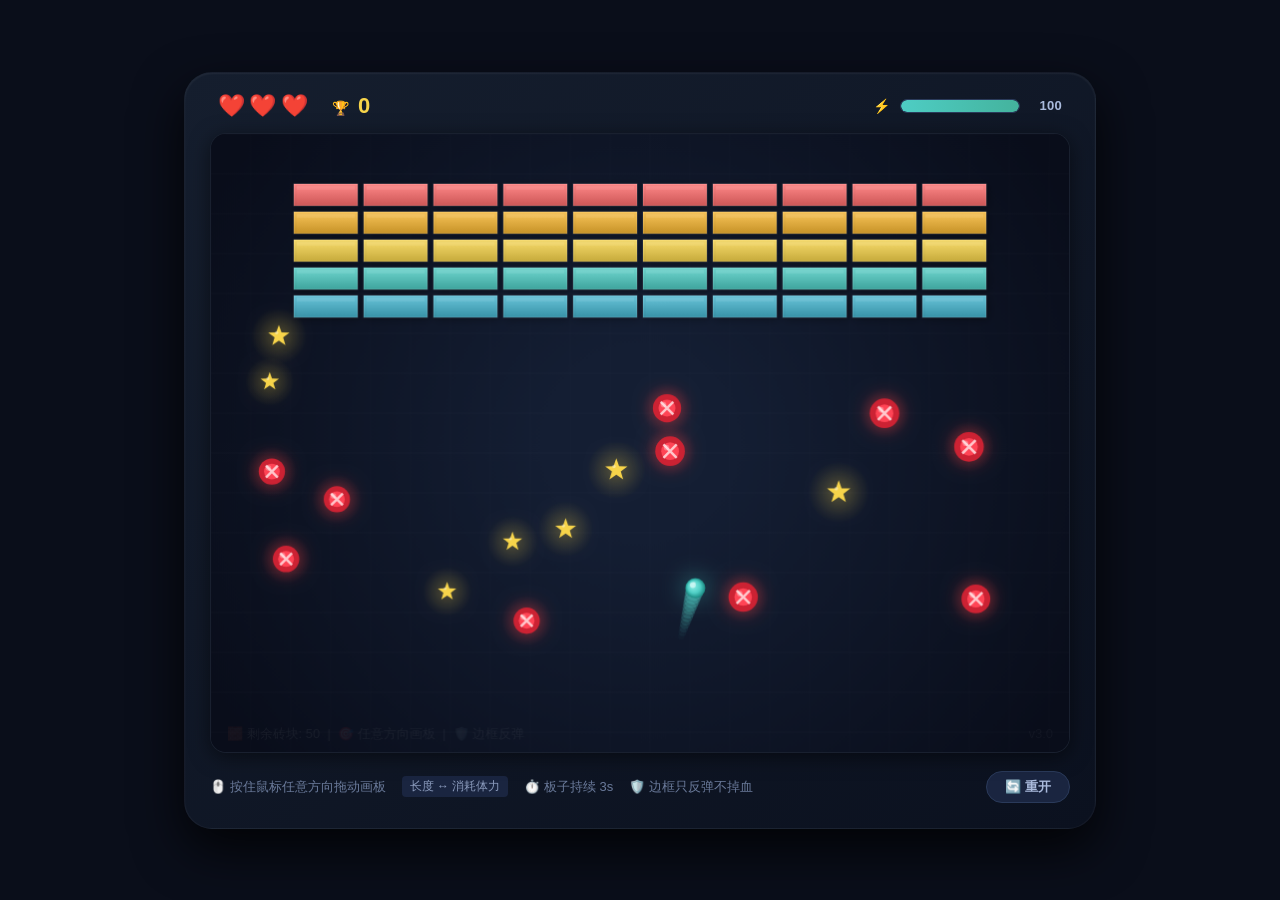
==== dazhuankuai.html @ 992353df "first commit" ====
<!DOCTYPE html>
<html lang="zh-CN">
<head>
    <meta charset="UTF-8">
    <meta name="viewport" content="width=device-width, initial-scale=1.0">
    <title>弹球大作战 · 全边框反弹</title>
    <style>
        * {
            margin: 0;
            padding: 0;
            box-sizing: border-box;
            user-select: none;
        }

        body {
            background: #0a0e1a;
            display: flex;
            justify-content: center;
            align-items: center;
            min-height: 100vh;
            font-family: 'Segoe UI', Arial, sans-serif;
        }

        .game-wrapper {
            background: linear-gradient(145deg, #151e2e, #0b111f);
            padding: 20px 25px 25px 25px;
            border-radius: 28px;
            box-shadow: 0 20px 50px rgba(0, 0, 0, 0.8), inset 0 1px 2px rgba(255, 255, 255, 0.06);
            border: 1px solid rgba(255, 255, 255, 0.04);
        }

        .header {
            display: flex;
            justify-content: space-between;
            align-items: center;
            padding: 0 8px 14px 8px;
            color: #c8d6e5;
            font-weight: 600;
            letter-spacing: 0.3px;
        }

        .header-left {
            display: flex;
            align-items: center;
            gap: 24px;
        }

        .header-right {
            display: flex;
            align-items: center;
            gap: 20px;
        }

        .lives {
            display: flex;
            gap: 4px;
            font-size: 22px;
            line-height: 1;
        }
        .lives .heart {
            transition: 0.2s;
        }
        .lives .heart.lost {
            opacity: 0.2;
            transform: scale(0.8);
        }

        .score-label {
            font-size: 14px;
            color: #8899bb;
            margin-right: 4px;
        }
        .score-value {
            font-size: 22px;
            color: #f7d44a;
            font-weight: 700;
            min-width: 50px;
            display: inline-block;
        }

        .stamina-wrap {
            display: flex;
            align-items: center;
            gap: 10px;
        }
        .stamina-label {
            font-size: 14px;
            color: #8899bb;
        }
        .stamina-bar-bg {
            width: 120px;
            height: 14px;
            background: #1a2540;
            border-radius: 20px;
            overflow: hidden;
            border: 1px solid #2a3a5a;
            position: relative;
        }
        .stamina-bar-fill {
            height: 100%;
            width: 100%;
            background: linear-gradient(90deg, #4ecdc4, #44b39d);
            border-radius: 20px;
            transition: width 0.15s ease;
            box-shadow: 0 0 12px rgba(78, 205, 196, 0.25);
        }
        .stamina-bar-fill.low {
            background: linear-gradient(90deg, #f7b731, #e8962e);
        }
        .stamina-bar-fill.critical {
            background: linear-gradient(90deg, #ff6b6b, #e74c3c);
            animation: pulse-critical 0.8s ease-in-out infinite;
        }
        @keyframes pulse-critical {
            0%,
            100% {
                opacity: 1;
            }
            50% {
                opacity: 0.5;
            }
        }
        .stamina-text {
            font-size: 13px;
            color: #aabbdd;
            min-width: 32px;
            text-align: right;
        }

        canvas {
            display: block;
            width: 860px;
            height: 620px;
            border-radius: 16px;
            background: #0d1424;
            box-shadow: inset 0 0 60px rgba(0, 0, 0, 0.6), 0 4px 20px rgba(0, 0, 0, 0.5);
            cursor: crosshair;
            border: 1px solid rgba(255, 255, 255, 0.05);
            touch-action: none;
        }

        .footer {
            display: flex;
            justify-content: space-between;
            align-items: center;
            padding-top: 14px;
            color: #5a6a8a;
            font-size: 13px;
        }

        .hint {
            display: flex;
            align-items: center;
            gap: 16px;
            color: #6a7a9a;
        }
        .hint kbd {
            background: #1a2540;
            padding: 3px 10px;
            border-radius: 6px;
            font-size: 12px;
            color: #aabbdd;
            border: 1px solid #2a3a5a;
        }
        .hint .key-icon {
            display: inline-block;
            background: #1a2540;
            padding: 2px 8px;
            border-radius: 4px;
            font-size: 12px;
            color: #8a9abb;
        }

        .btn-reset {
            background: #1a2540;
            border: none;
            color: #aabbdd;
            padding: 6px 18px;
            border-radius: 20px;
            font-size: 13px;
            font-weight: 600;
            cursor: pointer;
            transition: 0.2s;
            border: 1px solid #2a3a5a;
        }
        .btn-reset:hover {
            background: #2a3a5a;
            color: #ddeeff;
            transform: scale(1.02);
        }

        @media (max-width: 920px) {
            .game-wrapper {
                padding: 12px;
                border-radius: 18px;
            }
            canvas {
                width: 100%;
                height: auto;
                aspect-ratio: 860 / 620;
            }
            .header {
                flex-wrap: wrap;
                gap: 8px;
            }
            .stamina-bar-bg {
                width: 80px;
            }
            .hint {
                font-size: 11px;
                flex-wrap: wrap;
            }
        }

        .overlay {
            display: none;
            position: absolute;
            top: 0;
            left: 0;
            width: 100%;
            height: 100%;
            background: rgba(0, 0, 0, 0.65);
            border-radius: 16px;
            justify-content: center;
            align-items: center;
            flex-direction: column;
            gap: 12px;
            backdrop-filter: blur(4px);
            z-index: 10;
            pointer-events: none;
        }
        .overlay.show {
            display: flex;
            pointer-events: auto;
        }
        .overlay-title {
            font-size: 44px;
            font-weight: 800;
            color: #fff;
            text-shadow: 0 4px 30px rgba(0, 0, 0, 0.6);
        }
        .overlay-title.win {
            color: #f7d44a;
        }
        .overlay-title.lose {
            color: #ff6b6b;
        }
        .overlay-sub {
            color: #aabbdd;
            font-size: 18px;
            margin-top: 4px;
        }
        .overlay-btn {
            margin-top: 12px;
            background: #f7d44a;
            border: none;
            padding: 12px 40px;
            border-radius: 40px;
            font-size: 18px;
            font-weight: 700;
            color: #0a0e1a;
            cursor: pointer;
            transition: 0.2s;
            box-shadow: 0 4px 20px rgba(247, 212, 74, 0.3);
        }
        .overlay-btn:hover {
            transform: scale(1.05);
            box-shadow: 0 6px 30px rgba(247, 212, 74, 0.5);
        }

        .canvas-wrap {
            position: relative;
            display: inline-block;
        }
    </style>
</head>
<body>

    <div class="game-wrapper">
        <!-- 顶栏 -->
        <div class="header">
            <div class="header-left">
                <div class="lives" id="livesDisplay">
                    <span class="heart">❤️</span>
                    <span class="heart">❤️</span>
                    <span class="heart">❤️</span>
                </div>
                <div>
                    <span class="score-label">🏆</span>
                    <span class="score-value" id="scoreDisplay">0</span>
                </div>
            </div>
            <div class="header-right">
                <div class="stamina-wrap">
                    <span class="stamina-label">⚡</span>
                    <div class="stamina-bar-bg">
                        <div class="stamina-bar-fill" id="staminaFill" style="width:100%"></div>
                    </div>
                    <span class="stamina-text" id="staminaText">100</span>
                </div>
            </div>
        </div>

        <!-- 画布 -->
        <div class="canvas-wrap">
            <canvas id="gameCanvas" width="860" height="620"></canvas>
            <div class="overlay" id="overlay">
                <div class="overlay-title" id="overlayTitle">游戏结束</div>
                <div class="overlay-sub" id="overlaySub">得分: 0</div>
                <button class="overlay-btn" id="overlayBtn">🔄 再来一次</button>
            </div>
        </div>

        <!-- 底栏 -->
        <div class="footer">
            <div class="hint">
                <span>🖱️ 按住鼠标任意方向拖动画板</span>
                <span class="key-icon">长度 ↔ 消耗体力</span>
                <span>⏱️ 板子持续 3s</span>
                <span>🛡️ 边框只反弹不掉血</span>
            </div>
            <button class="btn-reset" id="resetBtn">🔄 重开</button>
        </div>
    </div>

    <script>
        // ============================================================
        //  游戏主程序 - 全边框反弹，不掉血
        // ============================================================

        const canvas = document.getElementById('gameCanvas');
        const ctx = canvas.getContext('2d');
        const W = 860,
            H = 620;

        // DOM 元素
        const livesEl = document.getElementById('livesDisplay');
        const scoreEl = document.getElementById('scoreDisplay');
        const staminaFill = document.getElementById('staminaFill');
        const staminaText = document.getElementById('staminaText');
        const overlay = document.getElementById('overlay');
        const overlayTitle = document.getElementById('overlayTitle');
        const overlaySub = document.getElementById('overlaySub');
        const overlayBtn = document.getElementById('overlayBtn');
        const resetBtn = document.getElementById('resetBtn');

        // ============================================================
        //  配置
        // ============================================================
        const CONFIG = {
            ballRadius: 10,
            ballSpeed: 4.2,
            maxLives: 3,
            maxStamina: 100,
            staminaRegen: 0.12,
            boardWidth: 12,
            boardDuration: 180,
            staminaCostPerPixel: 0.08,
            brickRows: 5,
            brickCols: 10,
            brickWidth: 64,
            brickHeight: 22,
            brickGap: 6,
            trapCount: 10,
            starCount: 7,
            starRadius: 11,
            trapRadius: 14,
        };

        // ============================================================
        //  游戏状态
        // ============================================================
        let game = {};

        function initGame() {
            game = {
                score: 0,
                lives: CONFIG.maxLives,
                stamina: CONFIG.maxStamina,
                maxStamina: CONFIG.maxStamina,
                state: 'playing',
                bricks: [],
                traps: [],
                stars: [],
                boards: [],
                ball: null,
                drawing: false,
                drawStartX: 0,
                drawStartY: 0,
                drawEndX: 0,
                drawEndY: 0,
                rewardEffects: [],
                speedBoost: 1,
                speedBoostTimer: 0,
                shieldActive: false,
                shieldTimer: 0,
                frame: 0,
            };

            createBricks();
            createTraps();
            createStars();
            createBall();

            overlay.classList.remove('show');
        }

        function createBricks() {
            const { brickRows, brickCols, brickWidth, brickHeight, brickGap } = CONFIG;
            const startX = (W - (brickCols * (brickWidth + brickGap) - brickGap)) / 2;
            const startY = 50;
            const colors = ['#ff6b6b', '#f7b731', '#f7d44a', '#4ecdc4', '#45b7d1', '#a29bfe'];

            for (let r = 0; r < brickRows; r++) {
                for (let c = 0; c < brickCols; c++) {
                    const x = startX + c * (brickWidth + brickGap);
                    const y = startY + r * (brickHeight + brickGap);
                    game.bricks.push({
                        x,
                        y,
                        w: brickWidth,
                        h: brickHeight,
                        state: 'intact',
                        color: colors[r % colors.length],
                        row: r,
                        col: c,
                        crackAngle: Math.random() * Math.PI * 2,
                    });
                }
            }
        }

        function createTraps() {
            const count = CONFIG.trapCount;
            const margin = 60;
            for (let i = 0; i < count; i++) {
                let x, y, overlap;
                let attempts = 0;
                do {
                    x = margin + Math.random() * (W - 2 * margin);
                    y = 260 + Math.random() * (H - 340);
                    overlap = game.traps.some(t => Math.hypot(t.x - x, t.y - y) < 40);
                    attempts++;
                } while (overlap && attempts < 50);
                game.traps.push({
                    x,
                    y,
                    r: CONFIG.trapRadius,
                    active: true,
                    pulse: Math.random() * Math.PI * 2,
                });
            }
        }

        function createStars() {
            const count = CONFIG.starCount;
            const margin = 50;
            for (let i = 0; i < count; i++) {
                let x, y, overlap;
                let attempts = 0;
                do {
                    x = margin + Math.random() * (W - 2 * margin);
                    y = 200 + Math.random() * (H - 300);
                    overlap = game.stars.some(s => Math.hypot(s.x - x, s.y - y) < 45) ||
                        game.traps.some(t => Math.hypot(t.x - x, t.y - y) < 45);
                    attempts++;
                } while (overlap && attempts < 50);
                game.stars.push({
                    x,
                    y,
                    r: CONFIG.starRadius,
                    active: true,
                    twinkle: Math.random() * Math.PI * 2,
                });
            }
        }

        function createBall() {
            const r = CONFIG.ballRadius;
            const angle = -Math.PI / 2 + (Math.random() - 0.5) * 1.0;
            const speed = CONFIG.ballSpeed;
            game.ball = {
                x: W / 2 + (Math.random() - 0.5) * 120,
                y: H - 100,
                r: r,
                vx: Math.cos(angle) * speed,
                vy: Math.sin(angle) * speed,
                speed: speed,
                trail: [],
            };
        }

        // ============================================================
        //  工具函数
        // ============================================================
        function clamp(v, min, max) { return Math.max(min, Math.min(max, v)); }

        function dist(x1, y1, x2, y2) {
            return Math.hypot(x2 - x1, y2 - y1);
        }

        function rectCircleCollision(rx, ry, rw, rh, cx, cy, cr) {
            const nearX = clamp(cx, rx, rx + rw);
            const nearY = clamp(cy, ry, ry + rh);
            const dx = cx - nearX;
            const dy = cy - nearY;
            return (dx * dx + dy * dy) < (cr * cr);
        }

        function pointToSegmentDist(px, py, ax, ay, bx, by) {
            const dx = bx - ax,
                dy = by - ay;
            const lenSq = dx * dx + dy * dy;
            if (lenSq === 0) {
                return { dist: dist(px, py, ax, ay), nearX: ax, nearY: ay };
            }
            let t = ((px - ax) * dx + (py - ay) * dy) / lenSq;
            t = clamp(t, 0, 1);
            const nearX = ax + t * dx;
            const nearY = ay + t * dy;
            return { dist: dist(px, py, nearX, nearY), nearX, nearY, t };
        }

        // ============================================================
        //  板子绘制交互 (任意方向)
        // ============================================================
        function getMousePos(e) {
            const rect = canvas.getBoundingClientRect();
            const scaleX = canvas.width / rect.width;
            const scaleY = canvas.height / rect.height;
            let clientX, clientY;
            if (e.touches) {
                clientX = e.touches[0].clientX;
                clientY = e.touches[0].clientY;
                e.preventDefault();
            } else {
                clientX = e.clientX;
                clientY = e.clientY;
            }
            return {
                x: (clientX - rect.left) * scaleX,
                y: (clientY - rect.top) * scaleY,
            };
        }

        function startDraw(e) {
            if (game.state !== 'playing') return;
            const pos = getMousePos(e);
            if (game.stamina < 0.8) return;
            game.drawing = true;
            game.drawStartX = clamp(pos.x, 0, W);
            game.drawStartY = clamp(pos.y, 0, H);
            game.drawEndX = game.drawStartX;
            game.drawEndY = game.drawStartY;
        }

        function moveDraw(e) {
            if (!game.drawing || game.state !== 'playing') return;
            const pos = getMousePos(e);
            game.drawEndX = clamp(pos.x, 0, W);
            game.drawEndY = clamp(pos.y, 0, H);
        }

        function endDraw(e) {
            if (!game.drawing || game.state !== 'playing') {
                game.drawing = false;
                return;
            }
            game.drawing = false;

            const x1 = game.drawStartX,
                y1 = game.drawStartY;
            const x2 = game.drawEndX,
                y2 = game.drawEndY;
            const len = dist(x1, y1, x2, y2);
            if (len < 10) return;

            const cost = len * CONFIG.staminaCostPerPixel;
            if (game.stamina < cost) return;
            game.stamina -= cost;

            game.boards.push({
                x1, y1,
                x2, y2,
                w: CONFIG.boardWidth,
                timer: CONFIG.boardDuration,
                life: 1,
            });

            updateStaminaUI();
        }

        canvas.addEventListener('mousedown', startDraw);
        canvas.addEventListener('mousemove', moveDraw);
        canvas.addEventListener('mouseup', endDraw);
        canvas.addEventListener('mouseleave', (e) => {
            if (game.drawing) endDraw(e);
        });
        canvas.addEventListener('touchstart', startDraw, { passive: false });
        canvas.addEventListener('touchmove', moveDraw, { passive: false });
        canvas.addEventListener('touchend', endDraw, { passive: false });

        // ============================================================
        //  更新逻辑
        // ============================================================
        function update() {
            if (game.state !== 'playing') return;
            game.frame++;

            if (game.stamina < game.maxStamina) {
                game.stamina = Math.min(game.maxStamina, game.stamina + CONFIG.staminaRegen);
                updateStaminaUI();
            }

            if (game.speedBoostTimer > 0) {
                game.speedBoostTimer--;
                if (game.speedBoostTimer === 0) game.speedBoost = 1;
            }
            if (game.shieldTimer > 0) {
                game.shieldTimer--;
                if (game.shieldTimer === 0) game.shieldActive = false;
            }

            updateBall();
            updateBoards();
            updateRewardEffects();

            const intactBricks = game.bricks.filter(b => b.state !== 'destroyed');
            if (intactBricks.length === 0 && game.state === 'playing') {
                game.state = 'win';
                showOverlay('🎉 恭喜通关！', '所有砖块已消除！', true);
            }
        }

        // ---- 小球更新 (全边框反弹，不掉血) ----
        function updateBall() {
            const ball = game.ball;
            const r = ball.r;
            const speed = ball.speed * game.speedBoost;

            const currentSpeed = Math.hypot(ball.vx, ball.vy);
            if (currentSpeed > 0.01) {
                const ratio = speed / currentSpeed;
                ball.vx *= ratio;
                ball.vy *= ratio;
            } else {
                ball.vx = speed * (Math.random() - 0.5);
                ball.vy = -speed * 0.8;
            }

            ball.x += ball.vx;
            ball.y += ball.vy;

            ball.trail.push({ x: ball.x, y: ball.y });
            if (ball.trail.length > 14) ball.trail.shift();

            // ---- 四周边框反弹 (不掉血) ----
            if (ball.x - r < 0) { ball.x = r;
                ball.vx = Math.abs(ball.vx); }
            if (ball.x + r > W) { ball.x = W - r;
                ball.vx = -Math.abs(ball.vx); }
            if (ball.y - r < 0) { ball.y = r;
                ball.vy = Math.abs(ball.vy); }
            if (ball.y + r > H) { ball.y = H - r;
                ball.vy = -Math.abs(ball.vy); }

            // ---- 砖块碰撞 ----
            for (const brick of game.bricks) {
                if (brick.state === 'destroyed') continue;
                if (!rectCircleCollision(brick.x, brick.y, brick.w, brick.h, ball.x, ball.y, r)) continue;
                const cx = brick.x + brick.w / 2;
                const cy = brick.y + brick.h / 2;
                const dx = ball.x - cx;
                const dy = ball.y - cy;
                const overlapX = brick.w / 2 + r - Math.abs(dx);
                const overlapY = brick.h / 2 + r - Math.abs(dy);
                if (overlapX < overlapY) {
                    ball.vx = -ball.vx;
                    ball.x += (dx > 0 ? 1 : -1) * overlapX;
                } else {
                    ball.vy = -ball.vy;
                    ball.y += (dy > 0 ? 1 : -1) * overlapY;
                }
                if (brick.state === 'intact') {
                    brick.state = 'cracked';
                    game.score += 5;
                } else if (brick.state === 'cracked') {
                    brick.state = 'destroyed';
                    game.score += 15;
                    spawnParticles(brick.x + brick.w / 2, brick.y + brick.h / 2, brick.color, 12);
                }
                updateScoreUI();
                break;
            }

            // ---- 陷阱碰撞 ----
            for (const trap of game.traps) {
                if (!trap.active) continue;
                if (dist(ball.x, ball.y, trap.x, trap.y) < r + trap.r) {
                    trap.active = false;
                    spawnParticles(trap.x, trap.y, '#ff6b6b', 18);
                    if (game.shieldActive) {
                        game.shieldActive = false;
                        game.shieldTimer = 0;
                        showFloatingText(trap.x, trap.y - 20, '🛡️ 护盾抵挡!', '#4ecdc4');
                    } else {
                        loseLife();
                    }
                    break;
                }
            }

            // ---- 星星碰撞 ----
            for (const star of game.stars) {
                if (!star.active) continue;
                if (dist(ball.x, ball.y, star.x, star.y) < r + star.r) {
                    star.active = false;
                    spawnParticles(star.x, star.y, '#f7d44a', 20);
                    applyRandomReward(star.x, star.y);
                    break;
                }
            }

            // ---- 板子碰撞 (任意方向) ----
            for (const board of game.boards) {
                if (board.timer <= 0) continue;
                const { x1, y1, x2, y2, w } = board;
                const half = w / 2;
                const { dist: d, nearX, nearY } = pointToSegmentDist(ball.x, ball.y, x1, y1, x2, y2);
                if (d < r + half) {
                    const nx = ball.x - nearX;
                    const ny = ball.y - nearY;
                    const len = Math.hypot(nx, ny);
                    if (len < 0.001) continue;
                    const normX = nx / len;
                    const normY = ny / len;
                    const vn = ball.vx * normX + ball.vy * normY;
                    if (vn < 0) {
                        ball.vx -= 2 * vn * normX;
                        ball.vy -= 2 * vn * normY;
                        const overlap = (r + half) - d;
                        ball.x += normX * overlap;
                        ball.y += normY * overlap;
                        ball.vx += (Math.random() - 0.5) * 0.4;
                        ball.vy += (Math.random() - 0.5) * 0.4;
                        spawnParticles((x1 + x2) / 2, (y1 + y2) / 2, '#4ecdc4', 6);
                        board.timer = Math.min(board.timer + 20, CONFIG.boardDuration + 30);
                    }
                    break;
                }
            }

            // 限制速度
            const sp = Math.hypot(ball.vx, ball.vy);
            if (sp > 0) {
                const target = ball.speed * game.speedBoost;
                ball.vx = (ball.vx / sp) * target;
                ball.vy = (ball.vy / sp) * target;
            }
        }

        function updateBoards() {
            for (let i = game.boards.length - 1; i >= 0; i--) {
                const b = game.boards[i];
                b.timer--;
                if (b.timer <= 0) {
                    game.boards.splice(i, 1);
                }
            }
        }

        function updateRewardEffects() {
            for (let i = game.rewardEffects.length - 1; i >= 0; i--) {
                const ef = game.rewardEffects[i];
                ef.life--;
                if (ef.isParticle) {
                    ef.x += ef.vx || 0;
                    ef.y += ef.vy || 0;
                    ef.vy = (ef.vy || 0) + 0.05;
                    ef.alpha *= 0.97;
                } else {
                    ef.y -= 0.6;
                    ef.alpha *= 0.98;
                }
                if (ef.life <= 0 || ef.alpha < 0.02) {
                    game.rewardEffects.splice(i, 1);
                }
            }
        }

        function loseLife() {
            game.lives--;
            updateLivesUI();
            spawnParticles(game.ball.x, game.ball.y, '#ff6b6b', 25);
            if (game.lives <= 0) {
                game.state = 'gameover';
                showOverlay('💀 游戏结束', `得分: ${game.score}`, false);
                return;
            }
            // 重置小球位置（不会因为出界而触发掉血）
            const angle = -Math.PI / 2 + (Math.random() - 0.5) * 0.8;
            const speed = CONFIG.ballSpeed;
            game.ball.x = W / 2 + (Math.random() - 0.5) * 100;
            game.ball.y = H - 100;
            game.ball.vx = Math.cos(angle) * speed;
            game.ball.vy = Math.sin(angle) * speed;
            game.ball.trail = [];
            game.speedBoost = 1;
            game.speedBoostTimer = 0;
            game.shieldActive = false;
            game.shieldTimer = 0;
        }

        function applyRandomReward(x, y) {
            const rewards = [
                { emoji: '❤️', label: '+1 生命', action: () => { game.lives = Math.min(CONFIG.maxLives, game.lives + 1);
                        updateLivesUI(); } },
                { emoji: '⭐', label: '+20 分', action: () => { game.score += 20;
                        updateScoreUI(); } },
                { emoji: '⚡', label: '+30 体力', action: () => { game.stamina = Math.min(game.maxStamina, game.stamina + 30);
                        updateStaminaUI(); } },
                { emoji: '🚀', label: '速度提升 5s', action: () => { game.speedBoost = 1.6;
                        game.speedBoostTimer = 300; } },
                { emoji: '🛡️', label: '护盾 5s', action: () => { game.shieldActive = true;
                        game.shieldTimer = 300; } },
            ];
            const reward = rewards[Math.floor(Math.random() * rewards.length)];
            reward.action();
            showFloatingText(x, y - 10, `${reward.emoji} ${reward.label}`, '#f7d44a');
            spawnParticles(x, y, '#f7d44a', 15);
        }

        function showFloatingText(x, y, text, color) {
            game.rewardEffects.push({
                x,
                y,
                text,
                color,
                life: 80,
                alpha: 1,
                isParticle: false,
            });
        }

        function spawnParticles(x, y, color, count) {
            for (let i = 0; i < count; i++) {
                const angle = Math.random() * Math.PI * 2;
                const speed = 1 + Math.random() * 3;
                game.rewardEffects.push({
                    x,
                    y,
                    vx: Math.cos(angle) * speed,
                    vy: Math.sin(angle) * speed - 1,
                    life: 30 + Math.random() * 30,
                    alpha: 1,
                    size: 2 + Math.random() * 4,
                    color: color,
                    isParticle: true,
                });
            }
        }

        // ============================================================
        //  UI 更新
        // ============================================================
        function updateLivesUI() {
            const hearts = livesEl.querySelectorAll('.heart');
            hearts.forEach((el, i) => {
                el.classList.toggle('lost', i >= game.lives);
            });
        }

        function updateScoreUI() {
            scoreEl.textContent = game.score;
        }

        function updateStaminaUI() {
            const pct = Math.max(0, (game.stamina / game.maxStamina) * 100);
            staminaFill.style.width = pct + '%';
            staminaText.textContent = Math.floor(game.stamina);
            staminaFill.classList.remove('low', 'critical');
            if (pct < 25) staminaFill.classList.add('critical');
            else if (pct < 50) staminaFill.classList.add('low');
        }

        function showOverlay(title, sub, isWin) {
            overlayTitle.textContent = title;
            overlayTitle.className = 'overlay-title ' + (isWin ? 'win' : 'lose');
            overlaySub.textContent = sub;
            overlay.classList.add('show');
        }

        // ============================================================
        //  渲染
        // ============================================================
        function render() {
            ctx.clearRect(0, 0, W, H);

            // 背景
            const grad = ctx.createRadialGradient(W / 2, H / 2, 100, W / 2, H / 2, 500);
            grad.addColorStop(0, '#141e33');
            grad.addColorStop(1, '#090d1a');
            ctx.fillStyle = grad;
            ctx.fillRect(0, 0, W, H);

            ctx.strokeStyle = 'rgba(255,255,255,0.02)';
            ctx.lineWidth = 1;
            for (let i = 0; i < W; i += 40) {
                ctx.beginPath();
                ctx.moveTo(i, 0);
                ctx.lineTo(i, H);
                ctx.stroke();
            }
            for (let i = 0; i < H; i += 40) {
                ctx.beginPath();
                ctx.moveTo(0, i);
                ctx.lineTo(W, i);
                ctx.stroke();
            }

            // ---- 砖块 ----
            for (const brick of game.bricks) {
                if (brick.state === 'destroyed') continue;
                const { x, y, w, h, state, color } = brick;
                ctx.shadowColor = 'rgba(0,0,0,0.3)';
                ctx.shadowBlur = 8;
                ctx.shadowOffsetX = 2;
                ctx.shadowOffsetY = 2;
                ctx.globalAlpha = state === 'cracked' ? 0.7 : 1;
                const grad2 = ctx.createLinearGradient(x, y, x, y + h);
                if (state === 'cracked') {
                    grad2.addColorStop(0, color);
                    grad2.addColorStop(1, darkenColor(color, 0.3));
                } else {
                    grad2.addColorStop(0, lightenColor(color, 0.2));
                    grad2.addColorStop(1, darkenColor(color, 0.2));
                }
                ctx.fillStyle = grad2;
                ctx.fillRect(x, y, w, h);
                ctx.shadowBlur = 0;
                ctx.strokeStyle = 'rgba(255,255,255,0.15)';
                ctx.lineWidth = 1;
                ctx.strokeRect(x, y, w, h);
                if (state === 'cracked') {
                    ctx.strokeStyle = 'rgba(0,0,0,0.5)';
                    ctx.lineWidth = 2;
                    const cx = x + w / 2,
                        cy = y + h / 2;
                    const angle = brick.crackAngle || 0;
                    for (let i = 0; i < 3; i++) {
                        const a = angle + i * 0.8;
                        const len = Math.min(w, h) * 0.35;
                        ctx.beginPath();
                        ctx.moveTo(cx, cy);
                        ctx.lineTo(cx + Math.cos(a) * len, cy + Math.sin(a) * len);
                        ctx.stroke();
                    }
                    ctx.strokeStyle = 'rgba(255,255,255,0.2)';
                    ctx.lineWidth = 1;
                    for (let i = 0; i < 2; i++) {
                        const a = angle + 1.2 + i * 0.6;
                        const len = Math.min(w, h) * 0.25;
                        ctx.beginPath();
                        ctx.moveTo(cx + Math.cos(a + 0.3) * len * 0.5, cy + Math.sin(a + 0.3) * len * 0.5);
                        ctx.lineTo(cx + Math.cos(a) * len, cy + Math.sin(a) * len);
                        ctx.stroke();
                    }
                }
                ctx.globalAlpha = 1;
                ctx.shadowBlur = 0;
                ctx.shadowOffsetX = 0;
                ctx.shadowOffsetY = 0;
                if (state === 'intact') {
                    ctx.fillStyle = 'rgba(255,255,255,0.08)';
                    ctx.fillRect(x + 3, y + 2, w - 6, 4);
                }
            }

            // ---- 陷阱 ----
            for (const trap of game.traps) {
                if (!trap.active) continue;
                const { x, y, r } = trap;
                trap.pulse += 0.04;
                const glow = ctx.createRadialGradient(x, y, r * 0.5, x, y, r * 1.8);
                glow.addColorStop(0, 'rgba(255,80,80,0.15)');
                glow.addColorStop(1, 'rgba(255,80,80,0)');
                ctx.fillStyle = glow;
                ctx.beginPath();
                ctx.arc(x, y, r * 1.8, 0, Math.PI * 2);
                ctx.fill();
                const pulseSize = 1 + 0.06 * Math.sin(trap.pulse);
                ctx.shadowColor = 'rgba(255,60,60,0.5)';
                ctx.shadowBlur = 20;
                ctx.fillStyle = '#cc2233';
                ctx.beginPath();
                ctx.arc(x, y, r * pulseSize, 0, Math.PI * 2);
                ctx.fill();
                ctx.shadowBlur = 0;
                ctx.fillStyle = '#ff4455';
                ctx.beginPath();
                ctx.arc(x, y, r * 0.6 * pulseSize, 0, Math.PI * 2);
                ctx.fill();
                ctx.strokeStyle = 'rgba(255,255,255,0.7)';
                ctx.lineWidth = 2.5;
                const s = r * 0.45 * pulseSize;
                ctx.beginPath();
                ctx.moveTo(x - s, y - s);
                ctx.lineTo(x + s, y + s);
                ctx.moveTo(x + s, y - s);
                ctx.lineTo(x - s, y + s);
                ctx.stroke();
                ctx.fillStyle = 'rgba(255,255,255,0.3)';
                ctx.beginPath();
                ctx.arc(x - r * 0.25, y - r * 0.25, r * 0.2, 0, Math.PI * 2);
                ctx.fill();
            }

            // ---- 星星 ----
            for (const star of game.stars) {
                if (!star.active) continue;
                const { x, y, r } = star;
                star.twinkle += 0.05;
                const scale = 1 + 0.12 * Math.sin(star.twinkle);
                const s = r * scale;
                const glow2 = ctx.createRadialGradient(x, y, 0, x, y, s * 2.5);
                glow2.addColorStop(0, 'rgba(247,212,74,0.2)');
                glow2.addColorStop(1, 'rgba(247,212,74,0)');
                ctx.fillStyle = glow2;
                ctx.beginPath();
                ctx.arc(x, y, s * 2.5, 0, Math.PI * 2);
                ctx.fill();
                ctx.shadowColor = 'rgba(247,212,74,0.6)';
                ctx.shadowBlur = 25;
                ctx.fillStyle = '#f7d44a';
                ctx.beginPath();
                const spikes = 5;
                const outer = s;
                const inner = s * 0.4;
                for (let i = 0; i < spikes * 2; i++) {
                    const radius = i % 2 === 0 ? outer : inner;
                    const angle = (i / (spikes * 2)) * Math.PI * 2 - Math.PI / 2;
                    const px = x + Math.cos(angle) * radius;
                    const py = y + Math.sin(angle) * radius;
                    i === 0 ? ctx.moveTo(px, py) : ctx.lineTo(px, py);
                }
                ctx.closePath();
                ctx.fill();
                ctx.shadowBlur = 0;
                ctx.fillStyle = 'rgba(255,255,255,0.4)';
                ctx.beginPath();
                ctx.arc(x - s * 0.2, y - s * 0.3, s * 0.15, 0, Math.PI * 2);
                ctx.fill();
            }

            // ---- 板子 (任意方向) ----
            for (const board of game.boards) {
                const alpha = Math.min(1, board.timer / 30);
                const { x1, y1, x2, y2, w } = board;
                const half = w / 2;
                const dx = x2 - x1,
                    dy = y2 - y1;
                const len = Math.hypot(dx, dy);
                if (len < 0.001) continue;
                const ux = dx / len,
                    uy = dy / len;
                const nx = -uy,
                    ny = ux;

                const corners = [
                    { x: x1 + nx * half, y: y1 + ny * half },
                    { x: x1 - nx * half, y: y1 - ny * half },
                    { x: x2 - nx * half, y: y2 - ny * half },
                    { x: x2 + nx * half, y: y2 + ny * half },
                ];

                ctx.globalAlpha = alpha;
                ctx.shadowColor = 'rgba(78,205,196,0.5)';
                ctx.shadowBlur = 18;
                const grad3 = ctx.createLinearGradient(
                    (x1 + x2) / 2 - nx * half, (y1 + y2) / 2 - ny * half,
                    (x1 + x2) / 2 + nx * half, (y1 + y2) / 2 + ny * half
                );
                grad3.addColorStop(0, '#6ee7de');
                grad3.addColorStop(0.5, '#4ecdc4');
                grad3.addColorStop(1, '#2ea89e');
                ctx.fillStyle = grad3;
                ctx.beginPath();
                ctx.moveTo(corners[0].x, corners[0].y);
                for (let i = 1; i < 4; i++) ctx.lineTo(corners[i].x, corners[i].y);
                ctx.closePath();
                ctx.fill();

                ctx.shadowBlur = 0;
                ctx.fillStyle = 'rgba(255,255,255,0.25)';
                const midX = (x1 + x2) / 2,
                    midY = (y1 + y2) / 2;
                const hLen = len * 0.5;
                const offset = half * 0.3;
                ctx.beginPath();
                ctx.moveTo(midX - ux * hLen + nx * offset, midY - uy * hLen + ny * offset);
                ctx.lineTo(midX + ux * hLen + nx * offset, midY + uy * hLen + ny * offset);
                ctx.lineWidth = 3;
                ctx.strokeStyle = 'rgba(255,255,255,0.2)';
                ctx.stroke();

                ctx.strokeStyle = 'rgba(255,255,255,0.15)';
                ctx.lineWidth = 1;
                ctx.beginPath();
                ctx.moveTo(corners[0].x, corners[0].y);
                for (let i = 1; i < 4; i++) ctx.lineTo(corners[i].x, corners[i].y);
                ctx.closePath();
                ctx.stroke();

                ctx.globalAlpha = 1;
                ctx.shadowBlur = 0;

                const pct = board.timer / CONFIG.boardDuration;
                const barLen = len * 0.8;
                const startX = midX - ux * barLen * 0.5 + nx * (half + 4);
                const startY = midY - uy * barLen * 0.5 + ny * (half + 4);
                ctx.fillStyle = 'rgba(255,255,255,0.1)';
                ctx.beginPath();
                ctx.moveTo(startX, startY);
                ctx.lineTo(startX + ux * barLen, startY + uy * barLen);
                ctx.lineWidth = 3;
                ctx.stroke();
                ctx.strokeStyle = `rgba(78,205,196,${0.5 + 0.5 * pct})`;
                ctx.beginPath();
                ctx.moveTo(startX, startY);
                ctx.lineTo(startX + ux * barLen * pct, startY + uy * barLen * pct);
                ctx.stroke();
            }

            // ---- 小球 ----
            const ball = game.ball;
            for (let i = 0; i < ball.trail.length; i++) {
                const t = ball.trail[i];
                const alpha2 = (i / ball.trail.length) * 0.35;
                const radius = ball.r * (0.3 + 0.7 * (i / ball.trail.length));
                ctx.globalAlpha = alpha2;
                ctx.fillStyle = '#4ecdc4';
                ctx.beginPath();
                ctx.arc(t.x, t.y, radius, 0, Math.PI * 2);
                ctx.fill();
            }
            ctx.globalAlpha = 1;

            const grad4 = ctx.createRadialGradient(
                ball.x - ball.r * 0.3, ball.y - ball.r * 0.3, ball.r * 0.1,
                ball.x, ball.y, ball.r
            );
            grad4.addColorStop(0, '#8cf0e8');
            grad4.addColorStop(0.6, '#4ecdc4');
            grad4.addColorStop(1, '#1a8a82');
            ctx.shadowColor = 'rgba(78,205,196,0.6)';
            ctx.shadowBlur = 25;
            ctx.fillStyle = grad4;
            ctx.beginPath();
            ctx.arc(ball.x, ball.y, ball.r, 0, Math.PI * 2);
            ctx.fill();

            ctx.shadowBlur = 0;
            ctx.fillStyle = 'rgba(255,255,255,0.5)';
            ctx.beginPath();
            ctx.arc(ball.x - ball.r * 0.25, ball.y - ball.r * 0.3, ball.r * 0.3, 0, Math.PI * 2);
            ctx.fill();
            ctx.fillStyle = 'rgba(255,255,255,0.2)';
            ctx.beginPath();
            ctx.arc(ball.x - ball.r * 0.1, ball.y - ball.r * 0.5, ball.r * 0.15, 0, Math.PI * 2);
            ctx.fill();

            if (game.shieldActive) {
                ctx.strokeStyle = `rgba(78,205,196,${0.4 + 0.3 * Math.sin(game.frame * 0.1)})`;
                ctx.lineWidth = 3;
                ctx.shadowColor = 'rgba(78,205,196,0.5)';
                ctx.shadowBlur = 30;
                ctx.beginPath();
                ctx.arc(ball.x, ball.y, ball.r + 10, 0, Math.PI * 2);
                ctx.stroke();
                ctx.shadowBlur = 0;
            }

            if (game.speedBoost > 1 && game.speedBoostTimer > 0) {
                ctx.fillStyle = 'rgba(247,212,74,0.15)';
                ctx.beginPath();
                ctx.arc(ball.x, ball.y, ball.r + 16, 0, Math.PI * 2);
                ctx.fill();
                ctx.fillStyle = '#f7d44a';
                ctx.font = '12px sans-serif';
                ctx.textAlign = 'center';
                ctx.fillText('⚡', ball.x, ball.y - ball.r - 18);
            }

            // ---- 奖励特效 ----
            for (const ef of game.rewardEffects) {
                ctx.globalAlpha = ef.alpha || 1;
                if (ef.isParticle) {
                    ctx.fillStyle = ef.color || '#f7d44a';
                    ctx.shadowColor = 'rgba(255,255,255,0.1)';
                    ctx.shadowBlur = 8;
                    const size = ef.size || 3;
                    ctx.beginPath();
                    ctx.arc(ef.x, ef.y, size * (ef.alpha || 1), 0, Math.PI * 2);
                    ctx.fill();
                    ctx.shadowBlur = 0;
                } else {
                    ctx.shadowColor = 'rgba(0,0,0,0.6)';
                    ctx.shadowBlur = 12;
                    ctx.font = 'bold 20px sans-serif';
                    ctx.textAlign = 'center';
                    ctx.fillStyle = ef.color || '#f7d44a';
                    ctx.fillText(ef.text, ef.x, ef.y);
                    ctx.shadowBlur = 0;
                }
                ctx.globalAlpha = 1;
            }

            // ---- 绘制中的板子预览 ----
            if (game.drawing) {
                const x1 = game.drawStartX,
                    y1 = game.drawStartY;
                const x2 = game.drawEndX,
                    y2 = game.drawEndY;
                const len = dist(x1, y1, x2, y2);
                const cost = len * CONFIG.staminaCostPerPixel;
                const canAfford = game.stamina >= cost && len > 10;

                ctx.globalAlpha = 0.5;
                ctx.shadowColor = 'rgba(78,205,196,0.3)';
                ctx.shadowBlur = 15;

                const previewColor = canAfford ? 'rgba(78,205,196,0.5)' : 'rgba(255,80,80,0.5)';
                const half = CONFIG.boardWidth / 2;
                const dx = x2 - x1,
                    dy = y2 - y1;
                const len2 = Math.hypot(dx, dy);
                if (len2 > 1) {
                    const ux = dx / len2,
                        uy = dy / len2;
                    const nx = -uy,
                        ny = ux;
                    const corners = [
                        { x: x1 + nx * half, y: y1 + ny * half },
                        { x: x1 - nx * half, y: y1 - ny * half },
                        { x: x2 - nx * half, y: y2 - ny * half },
                        { x: x2 + nx * half, y: y2 + ny * half },
                    ];
                    ctx.fillStyle = previewColor;
                    ctx.beginPath();
                    ctx.moveTo(corners[0].x, corners[0].y);
                    for (let i = 1; i < 4; i++) ctx.lineTo(corners[i].x, corners[i].y);
                    ctx.closePath();
                    ctx.fill();

                    if (len > 10) {
                        ctx.shadowBlur = 0;
                        ctx.globalAlpha = 0.7;
                        ctx.fillStyle = canAfford ? '#4ecdc4' : '#ff6b6b';
                        ctx.font = '12px sans-serif';
                        ctx.textAlign = 'center';
                        const label = canAfford ? `⚡ ${Math.floor(cost)}` : '❌ 体力不足';
                        const midX = (x1 + x2) / 2,
                            midY = (y1 + y2) / 2;
                        ctx.fillText(label, midX, midY - half - 8);
                    }
                }
                ctx.globalAlpha = 1;
                ctx.shadowBlur = 0;
            }

            // ---- 底部提示 ----
            if (game.state === 'playing') {
                const intact = game.bricks.filter(b => b.state !== 'destroyed').length;
                ctx.fillStyle = 'rgba(255,255,255,0.06)';
                ctx.font = '13px sans-serif';
                ctx.textAlign = 'left';
                ctx.fillText(`🧱 剩余砖块: ${intact}  |  🎯 任意方向画板  |  🛡️ 边框反弹`, 16, H - 14);
                ctx.textAlign = 'right';
                ctx.fillStyle = 'rgba(255,255,255,0.04)';
                ctx.fillText(`v3.0`, W - 16, H - 14);
            }
        }

        // ============================================================
        //  颜色工具
        // ============================================================
        function lightenColor(color, amount) {
            const c = hexToRgb(color);
            const r = Math.min(255, c.r + (255 - c.r) * amount);
            const g = Math.min(255, c.g + (255 - c.g) * amount);
            const b = Math.min(255, c.b + (255 - c.b) * amount);
            return `rgb(${Math.round(r)},${Math.round(g)},${Math.round(b)})`;
        }

        function darkenColor(color, amount) {
            const c = hexToRgb(color);
            const r = c.r * (1 - amount);
            const g = c.g * (1 - amount);
            const b = c.b * (1 - amount);
            return `rgb(${Math.round(r)},${Math.round(g)},${Math.round(b)})`;
        }

        function hexToRgb(hex) {
            const result = /^#?([a-f\d]{2})([a-f\d]{2})([a-f\d]{2})$/i.exec(hex);
            return result ? {
                r: parseInt(result[1], 16),
                g: parseInt(result[2], 16),
                b: parseInt(result[3], 16)
            } : { r: 255, g: 255, b: 255 };
        }

        // ============================================================
        //  游戏循环
        // ============================================================
        function gameLoop() {
            update();
            render();
            requestAnimationFrame(gameLoop);
        }

        // ============================================================
        //  重置
        // ============================================================
        function resetGame() {
            initGame();
            updateLivesUI();
            updateScoreUI();
            updateStaminaUI();
            overlay.classList.remove('show');
        }

        resetBtn.addEventListener('click', resetGame);
        overlayBtn.addEventListener('click', resetGame);

        document.addEventListener('keydown', (e) => {
            if (e.key === 'r' || e.key === 'R') resetGame();
        });

        // ============================================================
        //  启动
        // ============================================================
        initGame();
        updateLivesUI();
        updateScoreUI();
        updateStaminaUI();
        gameLoop();

        console.log('🎮 弹球大作战 v3.0 - 四周边框仅反弹，不掉血');
        console.log('🖱️ 按住鼠标任意方向拖动画板');
        console.log('💔 只有触碰陷阱才会损失生命');
        console.log('⌨️ 按 R 键重新开始');
    </script>
</body>
</html>
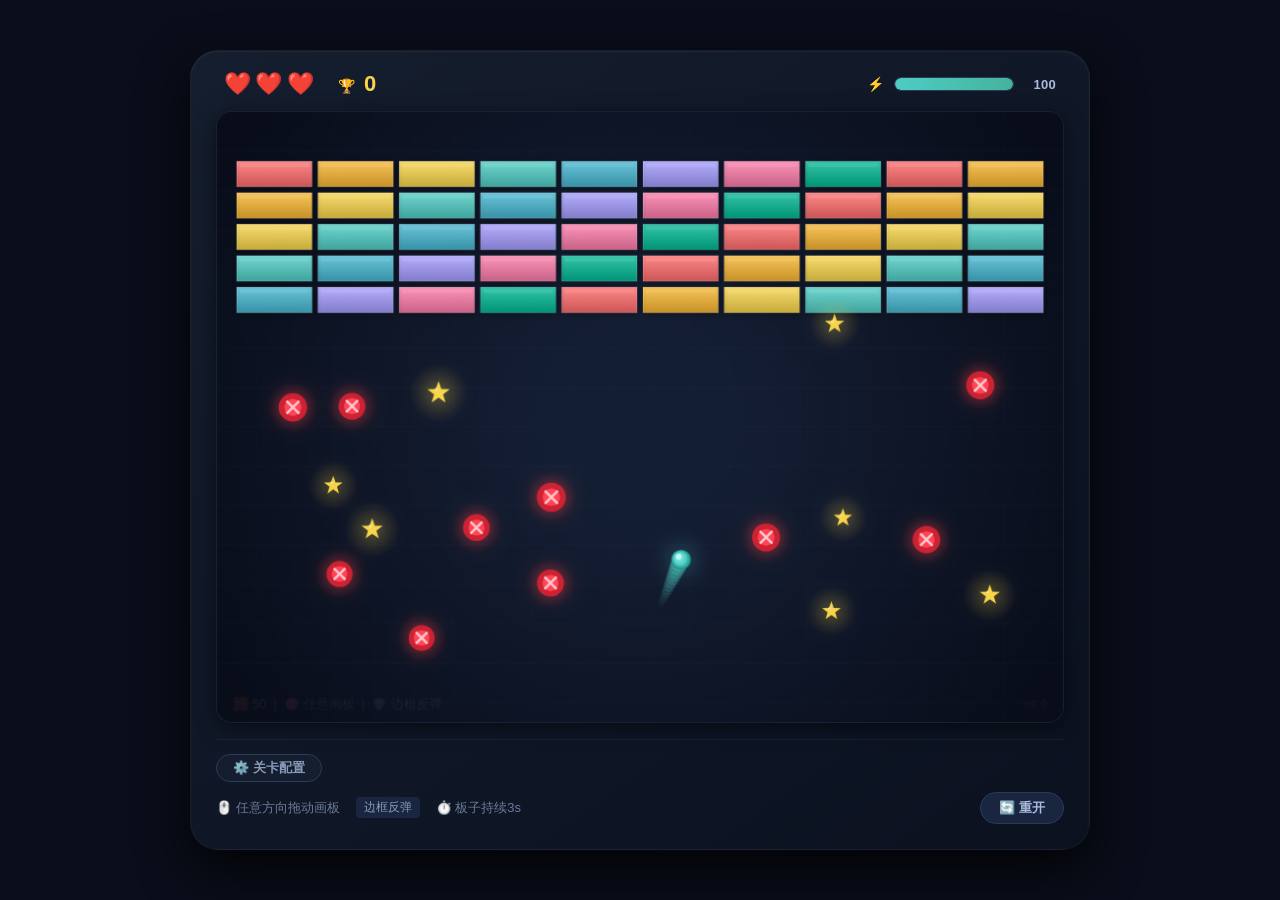
==== commit 2994cab8: "打砖块配置关卡参数" ====
--- a/dazhuankuai.html
+++ b/dazhuankuai.html
@@ -3,7 +3,7 @@
 <head>
     <meta charset="UTF-8">
     <meta name="viewport" content="width=device-width, initial-scale=1.0">
-    <title>弹球大作战 · 全边框反弹</title>
+    <title>弹球大作战 · 可配置关卡</title>
     <style>
         * {
             margin: 0;
@@ -19,6 +19,7 @@
             align-items: center;
             min-height: 100vh;
             font-family: 'Segoe UI', Arial, sans-serif;
+            padding: 20px;
         }
 
         .game-wrapper {
@@ -27,6 +28,8 @@
             border-radius: 28px;
             box-shadow: 0 20px 50px rgba(0, 0, 0, 0.8), inset 0 1px 2px rgba(255, 255, 255, 0.06);
             border: 1px solid rgba(255, 255, 255, 0.04);
+            max-width: 900px;
+            width: 100%;
         }
 
         .header {
@@ -37,6 +40,8 @@
             color: #c8d6e5;
             font-weight: 600;
             letter-spacing: 0.3px;
+            flex-wrap: wrap;
+            gap: 10px;
         }
 
         .header-left {
@@ -44,7 +49,6 @@
             align-items: center;
             gap: 24px;
         }
-
         .header-right {
             display: flex;
             align-items: center;
@@ -129,8 +133,9 @@
 
         canvas {
             display: block;
-            width: 860px;
-            height: 620px;
+            width: 100%;
+            height: auto;
+            aspect-ratio: 860 / 620;
             border-radius: 16px;
             background: #0d1424;
             box-shadow: inset 0 0 60px rgba(0, 0, 0, 0.6), 0 4px 20px rgba(0, 0, 0, 0.5);
@@ -139,28 +144,139 @@
             touch-action: none;
         }
 
+        /* ---- 配置面板 ---- */
+        .config-panel {
+            margin-top: 16px;
+            border-top: 1px solid rgba(255, 255, 255, 0.06);
+            padding-top: 14px;
+        }
+        .config-toggle {
+            background: none;
+            border: 1px solid #2a3a5a;
+            color: #8899bb;
+            padding: 4px 16px;
+            border-radius: 20px;
+            font-size: 13px;
+            cursor: pointer;
+            transition: 0.2s;
+            font-weight: 600;
+            background: #151e2e;
+        }
+        .config-toggle:hover {
+            color: #ddeeff;
+            border-color: #4a6a8a;
+        }
+        .config-grid {
+            display: none;
+            grid-template-columns: repeat(auto-fill, minmax(200px, 1fr));
+            gap: 12px 20px;
+            margin-top: 14px;
+            background: rgba(0, 0, 0, 0.2);
+            padding: 16px 18px;
+            border-radius: 16px;
+            border: 1px solid rgba(255, 255, 255, 0.04);
+        }
+        .config-grid.open {
+            display: grid;
+        }
+        .config-item {
+            display: flex;
+            flex-direction: column;
+            gap: 4px;
+        }
+        .config-item label {
+            font-size: 12px;
+            color: #8899bb;
+            font-weight: 500;
+            letter-spacing: 0.3px;
+        }
+        .config-item .value-display {
+            font-size: 14px;
+            color: #f7d44a;
+            font-weight: 600;
+            float: right;
+        }
+        .config-item input[type="range"] {
+            width: 100%;
+            height: 4px;
+            -webkit-appearance: none;
+            background: #1a2540;
+            border-radius: 4px;
+            outline: none;
+            margin: 4px 0;
+        }
+        .config-item input[type="range"]::-webkit-slider-thumb {
+            -webkit-appearance: none;
+            width: 14px;
+            height: 14px;
+            background: #4ecdc4;
+            border-radius: 50%;
+            cursor: pointer;
+            box-shadow: 0 0 10px rgba(78, 205, 196, 0.3);
+        }
+        .config-item input[type="number"] {
+            background: #0d1424;
+            border: 1px solid #2a3a5a;
+            border-radius: 6px;
+            color: #ddeeff;
+            padding: 4px 8px;
+            font-size: 13px;
+            width: 60px;
+        }
+        .config-actions {
+            display: flex;
+            gap: 12px;
+            align-items: center;
+            margin-top: 4px;
+            grid-column: 1 / -1;
+        }
+        .btn-apply {
+            background: #4ecdc4;
+            border: none;
+            color: #0a0e1a;
+            padding: 6px 24px;
+            border-radius: 20px;
+            font-weight: 700;
+            font-size: 14px;
+            cursor: pointer;
+            transition: 0.2s;
+            box-shadow: 0 0 20px rgba(78, 205, 196, 0.15);
+        }
+        .btn-apply:hover {
+            transform: scale(1.03);
+            box-shadow: 0 0 30px rgba(78, 205, 196, 0.3);
+        }
+        .btn-preset {
+            background: #1a2540;
+            border: 1px solid #2a3a5a;
+            color: #aabbdd;
+            padding: 4px 14px;
+            border-radius: 14px;
+            font-size: 12px;
+            cursor: pointer;
+            transition: 0.2s;
+        }
+        .btn-preset:hover {
+            background: #2a3a5a;
+            color: #fff;
+        }
+
         .footer {
             display: flex;
             justify-content: space-between;
             align-items: center;
-            padding-top: 14px;
+            padding-top: 10px;
             color: #5a6a8a;
             font-size: 13px;
-        }
-
+            flex-wrap: wrap;
+            gap: 8px;
+        }
         .hint {
             display: flex;
             align-items: center;
             gap: 16px;
             color: #6a7a9a;
-        }
-        .hint kbd {
-            background: #1a2540;
-            padding: 3px 10px;
-            border-radius: 6px;
-            font-size: 12px;
-            color: #aabbdd;
-            border: 1px solid #2a3a5a;
+            flex-wrap: wrap;
         }
         .hint .key-icon {
             display: inline-block;
@@ -170,7 +286,6 @@
             font-size: 12px;
             color: #8a9abb;
         }
-
         .btn-reset {
             background: #1a2540;
             border: none;
@@ -186,30 +301,6 @@
         .btn-reset:hover {
             background: #2a3a5a;
             color: #ddeeff;
-            transform: scale(1.02);
-        }
-
-        @media (max-width: 920px) {
-            .game-wrapper {
-                padding: 12px;
-                border-radius: 18px;
-            }
-            canvas {
-                width: 100%;
-                height: auto;
-                aspect-ratio: 860 / 620;
-            }
-            .header {
-                flex-wrap: wrap;
-                gap: 8px;
-            }
-            .stamina-bar-bg {
-                width: 80px;
-            }
-            .hint {
-                font-size: 11px;
-                flex-wrap: wrap;
-            }
         }
 
         .overlay {
@@ -270,7 +361,25 @@
 
         .canvas-wrap {
             position: relative;
-            display: inline-block;
+            display: block;
+        }
+
+        @media (max-width: 700px) {
+            .config-grid {
+                grid-template-columns: 1fr 1fr;
+            }
+            .header {
+                flex-direction: column;
+                align-items: stretch;
+                gap: 6px;
+            }
+            .header-left,
+            .header-right {
+                justify-content: space-between;
+            }
+            .stamina-bar-bg {
+                width: 80px;
+            }
         }
     </style>
 </head>
@@ -311,13 +420,73 @@
             </div>
         </div>
 
+        <!-- 配置面板 -->
+        <div class="config-panel">
+            <button class="config-toggle" id="configToggle">⚙️ 关卡配置</button>
+            <div class="config-grid" id="configGrid">
+                <!-- 行 -->
+                <div class="config-item">
+                    <label>砖块行数 <span class="value-display" id="valRows">5</span></label>
+                    <input type="range" id="brickRows" min="2" max="8" value="5" step="1">
+                </div>
+                <!-- 列 -->
+                <div class="config-item">
+                    <label>砖块列数 <span class="value-display" id="valCols">10</span></label>
+                    <input type="range" id="brickCols" min="5" max="14" value="10" step="1">
+                </div>
+                <!-- 速度 -->
+                <div class="config-item">
+                    <label>小球速度 <span class="value-display" id="valSpeed">4.2</span></label>
+                    <input type="range" id="ballSpeed" min="2" max="6.5" value="4.2" step="0.1">
+                </div>
+                <!-- 生命 -->
+                <div class="config-item">
+                    <label>初始生命 <span class="value-display" id="valLives">3</span></label>
+                    <input type="range" id="maxLives" min="1" max="6" value="3" step="1">
+                </div>
+                <!-- 陷阱 -->
+                <div class="config-item">
+                    <label>陷阱数量 <span class="value-display" id="valTraps">10</span></label>
+                    <input type="range" id="trapCount" min="0" max="20" value="10" step="1">
+                </div>
+                <!-- 星星 -->
+                <div class="config-item">
+                    <label>星星数量 <span class="value-display" id="valStars">7</span></label>
+                    <input type="range" id="starCount" min="0" max="15" value="7" step="1">
+                </div>
+                <!-- 板子时长 -->
+                <div class="config-item">
+                    <label>板子持续(帧) <span class="value-display" id="valBoardDur">180</span></label>
+                    <input type="range" id="boardDuration" min="60" max="360" value="180" step="10">
+                </div>
+                <!-- 体力恢复 -->
+                <div class="config-item">
+                    <label>体力恢复/帧 <span class="value-display" id="valStamina">0.12</span></label>
+                    <input type="range" id="staminaRegen" min="0.03" max="0.30" value="0.12" step="0.01">
+                </div>
+                <!-- 体力消耗系数 -->
+                <div class="config-item">
+                    <label>体力消耗系数 <span class="value-display" id="valCost">0.08</span></label>
+                    <input type="range" id="staminaCost" min="0.02" max="0.20" value="0.08" step="0.005">
+                </div>
+
+                <div class="config-actions">
+                    <button class="btn-apply" id="applyConfigBtn">✅ 应用并重启</button>
+                    <span style="color:#5a6a8a; font-size:13px;">预设：</span>
+                    <button class="btn-preset" data-preset="classic">经典</button>
+                    <button class="btn-preset" data-preset="dense">密集</button>
+                    <button class="btn-preset" data-preset="practice">练习</button>
+                    <button class="btn-preset" data-preset="chaos">混乱</button>
+                </div>
+            </div>
+        </div>
+
         <!-- 底栏 -->
         <div class="footer">
             <div class="hint">
-                <span>🖱️ 按住鼠标任意方向拖动画板</span>
-                <span class="key-icon">长度 ↔ 消耗体力</span>
-                <span>⏱️ 板子持续 3s</span>
-                <span>🛡️ 边框只反弹不掉血</span>
+                <span>🖱️ 任意方向拖动画板</span>
+                <span class="key-icon">边框反弹</span>
+                <span>⏱️ 板子持续3s</span>
             </div>
             <button class="btn-reset" id="resetBtn">🔄 重开</button>
         </div>
@@ -325,7 +494,7 @@
 
     <script>
         // ============================================================
-        //  游戏主程序 - 全边框反弹，不掉血
+        //  游戏主程序 - 支持可视化配置
         // ============================================================
 
         const canvas = document.getElementById('gameCanvas');
@@ -333,7 +502,7 @@
         const W = 860,
             H = 620;
 
-        // DOM 元素
+        // DOM
         const livesEl = document.getElementById('livesDisplay');
         const scoreEl = document.getElementById('scoreDisplay');
         const staminaFill = document.getElementById('staminaFill');
@@ -344,8 +513,37 @@
         const overlayBtn = document.getElementById('overlayBtn');
         const resetBtn = document.getElementById('resetBtn');
 
-        // ============================================================
-        //  配置
+        // 配置UI元素
+        const configToggle = document.getElementById('configToggle');
+        const configGrid = document.getElementById('configGrid');
+        const applyBtn = document.getElementById('applyConfigBtn');
+
+        // 所有配置输入
+        const inputs = {
+            brickRows: document.getElementById('brickRows'),
+            brickCols: document.getElementById('brickCols'),
+            ballSpeed: document.getElementById('ballSpeed'),
+            maxLives: document.getElementById('maxLives'),
+            trapCount: document.getElementById('trapCount'),
+            starCount: document.getElementById('starCount'),
+            boardDuration: document.getElementById('boardDuration'),
+            staminaRegen: document.getElementById('staminaRegen'),
+            staminaCost: document.getElementById('staminaCost'),
+        };
+        const displays = {
+            brickRows: document.getElementById('valRows'),
+            brickCols: document.getElementById('valCols'),
+            ballSpeed: document.getElementById('valSpeed'),
+            maxLives: document.getElementById('valLives'),
+            trapCount: document.getElementById('valTraps'),
+            starCount: document.getElementById('valStars'),
+            boardDuration: document.getElementById('valBoardDur'),
+            staminaRegen: document.getElementById('valStamina'),
+            staminaCost: document.getElementById('valCost'),
+        };
+
+        // ============================================================
+        //  配置对象 (可被UI覆盖)
         // ============================================================
         const CONFIG = {
             ballRadius: 10,
@@ -358,8 +556,6 @@
             staminaCostPerPixel: 0.08,
             brickRows: 5,
             brickCols: 10,
-            brickWidth: 64,
-            brickHeight: 22,
             brickGap: 6,
             trapCount: 10,
             starCount: 7,
@@ -373,6 +569,9 @@
         let game = {};
 
         function initGame() {
+            // 从UI同步配置
+            syncConfigFromUI();
+
             game = {
                 score: 0,
                 lives: CONFIG.maxLives,
@@ -403,13 +602,76 @@
             createBall();
 
             overlay.classList.remove('show');
-        }
-
+            updateLivesUI();
+            updateScoreUI();
+            updateStaminaUI();
+        }
+
+        // ---- 从UI同步配置 ----
+        function syncConfigFromUI() {
+            CONFIG.brickRows = parseInt(inputs.brickRows.value);
+            CONFIG.brickCols = parseInt(inputs.brickCols.value);
+            CONFIG.ballSpeed = parseFloat(inputs.ballSpeed.value);
+            CONFIG.maxLives = parseInt(inputs.maxLives.value);
+            CONFIG.trapCount = parseInt(inputs.trapCount.value);
+            CONFIG.starCount = parseInt(inputs.starCount.value);
+            CONFIG.boardDuration = parseInt(inputs.boardDuration.value);
+            CONFIG.staminaRegen = parseFloat(inputs.staminaRegen.value);
+            CONFIG.staminaCostPerPixel = parseFloat(inputs.staminaCost.value);
+
+            // 更新显示
+            for (const key in displays) {
+                if (displays[key]) {
+                    displays[key].textContent = inputs[key] ? inputs[key].value : '';
+                }
+            }
+        }
+
+        // ---- 预设 ----
+        function applyPreset(name) {
+            const presets = {
+                classic: { rows: 5, cols: 10, speed: 4.2, lives: 3, traps: 10, stars: 7, dur: 180, regen: 0.12, cost: 0.08 },
+                dense: { rows: 7, cols: 12, speed: 4.8, lives: 4, traps: 12, stars: 5, dur: 200, regen: 0.10, cost: 0.07 },
+                practice: { rows: 3, cols: 6, speed: 3.0, lives: 5, traps: 3, stars: 10, dur: 240, regen: 0.20, cost: 0.05 },
+                chaos: { rows: 6, cols: 14, speed: 5.5, lives: 2, traps: 18, stars: 12, dur: 150, regen: 0.06, cost: 0.12 },
+            };
+            const p = presets[name];
+            if (!p) return;
+            inputs.brickRows.value = p.rows;
+            inputs.brickCols.value = p.cols;
+            inputs.ballSpeed.value = p.speed;
+            inputs.maxLives.value = p.lives;
+            inputs.trapCount.value = p.traps;
+            inputs.starCount.value = p.stars;
+            inputs.boardDuration.value = p.dur;
+            inputs.staminaRegen.value = p.regen;
+            inputs.staminaCost.value = p.cost;
+            for (const key in displays) {
+                if (displays[key] && inputs[key]) {
+                    displays[key].textContent = inputs[key].value;
+                }
+            }
+            applyConfigAndReset();
+        }
+
+        // ---- 应用配置 ----
+        function applyConfigAndReset() {
+            syncConfigFromUI();
+            resetGame();
+        }
+
+        // ============================================================
+        //  创建元素 (自适应砖块宽度)
+        // ============================================================
         function createBricks() {
-            const { brickRows, brickCols, brickWidth, brickHeight, brickGap } = CONFIG;
+            const { brickRows, brickCols, brickGap } = CONFIG;
+            const totalGap = (brickCols - 1) * brickGap;
+            const usableWidth = W - 40;
+            const brickWidth = Math.max(30, (usableWidth - totalGap) / brickCols);
+            const brickHeight = Math.min(26, Math.max(14, brickWidth * 0.35));
             const startX = (W - (brickCols * (brickWidth + brickGap) - brickGap)) / 2;
             const startY = 50;
-            const colors = ['#ff6b6b', '#f7b731', '#f7d44a', '#4ecdc4', '#45b7d1', '#a29bfe'];
+            const colors = ['#ff6b6b', '#f7b731', '#f7d44a', '#4ecdc4', '#45b7d1', '#a29bfe', '#fd79a8', '#00b894'];
 
             for (let r = 0; r < brickRows; r++) {
                 for (let c = 0; c < brickCols; c++) {
@@ -421,9 +683,7 @@
                         w: brickWidth,
                         h: brickHeight,
                         state: 'intact',
-                        color: colors[r % colors.length],
-                        row: r,
-                        col: c,
+                        color: colors[(r + c) % colors.length],
                         crackAngle: Math.random() * Math.PI * 2,
                     });
                 }
@@ -522,7 +782,7 @@
         }
 
         // ============================================================
-        //  板子绘制交互 (任意方向)
+        //  板子绘制交互
         // ============================================================
         function getMousePos(e) {
             const rect = canvas.getBoundingClientRect();
@@ -567,26 +827,24 @@
                 return;
             }
             game.drawing = false;
-
             const x1 = game.drawStartX,
                 y1 = game.drawStartY;
             const x2 = game.drawEndX,
                 y2 = game.drawEndY;
             const len = dist(x1, y1, x2, y2);
             if (len < 10) return;
-
             const cost = len * CONFIG.staminaCostPerPixel;
             if (game.stamina < cost) return;
             game.stamina -= cost;
-
             game.boards.push({
-                x1, y1,
-                x2, y2,
+                x1,
+                y1,
+                x2,
+                y2,
                 w: CONFIG.boardWidth,
                 timer: CONFIG.boardDuration,
                 life: 1,
             });
-
             updateStaminaUI();
         }
 
@@ -632,7 +890,6 @@
             }
         }
 
-        // ---- 小球更新 (全边框反弹，不掉血) ----
         function updateBall() {
             const ball = game.ball;
             const r = ball.r;
@@ -650,11 +907,10 @@
 
             ball.x += ball.vx;
             ball.y += ball.vy;
-
             ball.trail.push({ x: ball.x, y: ball.y });
             if (ball.trail.length > 14) ball.trail.shift();
 
-            // ---- 四周边框反弹 (不掉血) ----
+            // 四周边框反弹
             if (ball.x - r < 0) { ball.x = r;
                 ball.vx = Math.abs(ball.vx); }
             if (ball.x + r > W) { ball.x = W - r;
@@ -664,7 +920,7 @@
             if (ball.y + r > H) { ball.y = H - r;
                 ball.vy = -Math.abs(ball.vy); }
 
-            // ---- 砖块碰撞 ----
+            // 砖块
             for (const brick of game.bricks) {
                 if (brick.state === 'destroyed') continue;
                 if (!rectCircleCollision(brick.x, brick.y, brick.w, brick.h, ball.x, ball.y, r)) continue;
@@ -693,7 +949,7 @@
                 break;
             }
 
-            // ---- 陷阱碰撞 ----
+            // 陷阱
             for (const trap of game.traps) {
                 if (!trap.active) continue;
                 if (dist(ball.x, ball.y, trap.x, trap.y) < r + trap.r) {
@@ -710,7 +966,7 @@
                 }
             }
 
-            // ---- 星星碰撞 ----
+            // 星星
             for (const star of game.stars) {
                 if (!star.active) continue;
                 if (dist(ball.x, ball.y, star.x, star.y) < r + star.r) {
@@ -721,7 +977,7 @@
                 }
             }
 
-            // ---- 板子碰撞 (任意方向) ----
+            // 板子
             for (const board of game.boards) {
                 if (board.timer <= 0) continue;
                 const { x1, y1, x2, y2, w } = board;
@@ -750,7 +1006,6 @@
                 }
             }
 
-            // 限制速度
             const sp = Math.hypot(ball.vx, ball.vy);
             if (sp > 0) {
                 const target = ball.speed * game.speedBoost;
@@ -763,9 +1018,7 @@
             for (let i = game.boards.length - 1; i >= 0; i--) {
                 const b = game.boards[i];
                 b.timer--;
-                if (b.timer <= 0) {
-                    game.boards.splice(i, 1);
-                }
+                if (b.timer <= 0) game.boards.splice(i, 1);
             }
         }
 
@@ -797,7 +1050,6 @@
                 showOverlay('💀 游戏结束', `得分: ${game.score}`, false);
                 return;
             }
-            // 重置小球位置（不会因为出界而触发掉血）
             const angle = -Math.PI / 2 + (Math.random() - 0.5) * 0.8;
             const speed = CONFIG.ballSpeed;
             game.ball.x = W / 2 + (Math.random() - 0.5) * 100;
@@ -831,15 +1083,7 @@
         }
 
         function showFloatingText(x, y, text, color) {
-            game.rewardEffects.push({
-                x,
-                y,
-                text,
-                color,
-                life: 80,
-                alpha: 1,
-                isParticle: false,
-            });
+            game.rewardEffects.push({ x, y, text, color, life: 80, alpha: 1, isParticle: false });
         }
 
         function spawnParticles(x, y, color, count) {
@@ -854,7 +1098,7 @@
                     life: 30 + Math.random() * 30,
                     alpha: 1,
                     size: 2 + Math.random() * 4,
-                    color: color,
+                    color,
                     isParticle: true,
                 });
             }
@@ -891,12 +1135,11 @@
         }
 
         // ============================================================
-        //  渲染
+        //  渲染 (精简版，保留核心视觉)
         // ============================================================
         function render() {
             ctx.clearRect(0, 0, W, H);
 
-            // 背景
             const grad = ctx.createRadialGradient(W / 2, H / 2, 100, W / 2, H / 2, 500);
             grad.addColorStop(0, '#141e33');
             grad.addColorStop(1, '#090d1a');
@@ -918,7 +1161,7 @@
                 ctx.stroke();
             }
 
-            // ---- 砖块 ----
+            // 砖块
             for (const brick of game.bricks) {
                 if (brick.state === 'destroyed') continue;
                 const { x, y, w, h, state, color } = brick;
@@ -955,16 +1198,6 @@
                         ctx.lineTo(cx + Math.cos(a) * len, cy + Math.sin(a) * len);
                         ctx.stroke();
                     }
-                    ctx.strokeStyle = 'rgba(255,255,255,0.2)';
-                    ctx.lineWidth = 1;
-                    for (let i = 0; i < 2; i++) {
-                        const a = angle + 1.2 + i * 0.6;
-                        const len = Math.min(w, h) * 0.25;
-                        ctx.beginPath();
-                        ctx.moveTo(cx + Math.cos(a + 0.3) * len * 0.5, cy + Math.sin(a + 0.3) * len * 0.5);
-                        ctx.lineTo(cx + Math.cos(a) * len, cy + Math.sin(a) * len);
-                        ctx.stroke();
-                    }
                 }
                 ctx.globalAlpha = 1;
                 ctx.shadowBlur = 0;
@@ -976,7 +1209,7 @@
                 }
             }
 
-            // ---- 陷阱 ----
+            // 陷阱
             for (const trap of game.traps) {
                 if (!trap.active) continue;
                 const { x, y, r } = trap;
@@ -1009,13 +1242,9 @@
                 ctx.moveTo(x + s, y - s);
                 ctx.lineTo(x - s, y + s);
                 ctx.stroke();
-                ctx.fillStyle = 'rgba(255,255,255,0.3)';
-                ctx.beginPath();
-                ctx.arc(x - r * 0.25, y - r * 0.25, r * 0.2, 0, Math.PI * 2);
-                ctx.fill();
-            }
-
-            // ---- 星星 ----
+            }
+
+            // 星星
             for (const star of game.stars) {
                 if (!star.active) continue;
                 const { x, y, r } = star;
@@ -1052,7 +1281,7 @@
                 ctx.fill();
             }
 
-            // ---- 板子 (任意方向) ----
+            // 板子
             for (const board of game.boards) {
                 const alpha = Math.min(1, board.timer / 30);
                 const { x1, y1, x2, y2, w } = board;
@@ -1065,14 +1294,12 @@
                     uy = dy / len;
                 const nx = -uy,
                     ny = ux;
-
                 const corners = [
                     { x: x1 + nx * half, y: y1 + ny * half },
                     { x: x1 - nx * half, y: y1 - ny * half },
                     { x: x2 - nx * half, y: y2 - ny * half },
                     { x: x2 + nx * half, y: y2 + ny * half },
                 ];
-
                 ctx.globalAlpha = alpha;
                 ctx.shadowColor = 'rgba(78,205,196,0.5)';
                 ctx.shadowBlur = 18;
@@ -1089,7 +1316,6 @@
                 for (let i = 1; i < 4; i++) ctx.lineTo(corners[i].x, corners[i].y);
                 ctx.closePath();
                 ctx.fill();
-
                 ctx.shadowBlur = 0;
                 ctx.fillStyle = 'rgba(255,255,255,0.25)';
                 const midX = (x1 + x2) / 2,
@@ -1102,7 +1328,6 @@
                 ctx.lineWidth = 3;
                 ctx.strokeStyle = 'rgba(255,255,255,0.2)';
                 ctx.stroke();
-
                 ctx.strokeStyle = 'rgba(255,255,255,0.15)';
                 ctx.lineWidth = 1;
                 ctx.beginPath();
@@ -1110,10 +1335,8 @@
                 for (let i = 1; i < 4; i++) ctx.lineTo(corners[i].x, corners[i].y);
                 ctx.closePath();
                 ctx.stroke();
-
                 ctx.globalAlpha = 1;
                 ctx.shadowBlur = 0;
-
                 const pct = board.timer / CONFIG.boardDuration;
                 const barLen = len * 0.8;
                 const startX = midX - ux * barLen * 0.5 + nx * (half + 4);
@@ -1131,7 +1354,7 @@
                 ctx.stroke();
             }
 
-            // ---- 小球 ----
+            // 小球
             const ball = game.ball;
             for (let i = 0; i < ball.trail.length; i++) {
                 const t = ball.trail[i];
@@ -1144,7 +1367,6 @@
                 ctx.fill();
             }
             ctx.globalAlpha = 1;
-
             const grad4 = ctx.createRadialGradient(
                 ball.x - ball.r * 0.3, ball.y - ball.r * 0.3, ball.r * 0.1,
                 ball.x, ball.y, ball.r
@@ -1158,7 +1380,6 @@
             ctx.beginPath();
             ctx.arc(ball.x, ball.y, ball.r, 0, Math.PI * 2);
             ctx.fill();
-
             ctx.shadowBlur = 0;
             ctx.fillStyle = 'rgba(255,255,255,0.5)';
             ctx.beginPath();
@@ -1179,7 +1400,6 @@
                 ctx.stroke();
                 ctx.shadowBlur = 0;
             }
-
             if (game.speedBoost > 1 && game.speedBoostTimer > 0) {
                 ctx.fillStyle = 'rgba(247,212,74,0.15)';
                 ctx.beginPath();
@@ -1191,7 +1411,7 @@
                 ctx.fillText('⚡', ball.x, ball.y - ball.r - 18);
             }
 
-            // ---- 奖励特效 ----
+            // 特效
             for (const ef of game.rewardEffects) {
                 ctx.globalAlpha = ef.alpha || 1;
                 if (ef.isParticle) {
@@ -1215,7 +1435,7 @@
                 ctx.globalAlpha = 1;
             }
 
-            // ---- 绘制中的板子预览 ----
+            // 预览
             if (game.drawing) {
                 const x1 = game.drawStartX,
                     y1 = game.drawStartY;
@@ -1224,11 +1444,9 @@
                 const len = dist(x1, y1, x2, y2);
                 const cost = len * CONFIG.staminaCostPerPixel;
                 const canAfford = game.stamina >= cost && len > 10;
-
                 ctx.globalAlpha = 0.5;
                 ctx.shadowColor = 'rgba(78,205,196,0.3)';
                 ctx.shadowBlur = 15;
-
                 const previewColor = canAfford ? 'rgba(78,205,196,0.5)' : 'rgba(255,80,80,0.5)';
                 const half = CONFIG.boardWidth / 2;
                 const dx = x2 - x1,
@@ -1251,7 +1469,6 @@
                     for (let i = 1; i < 4; i++) ctx.lineTo(corners[i].x, corners[i].y);
                     ctx.closePath();
                     ctx.fill();
-
                     if (len > 10) {
                         ctx.shadowBlur = 0;
                         ctx.globalAlpha = 0.7;
@@ -1268,16 +1485,15 @@
                 ctx.shadowBlur = 0;
             }
 
-            // ---- 底部提示 ----
             if (game.state === 'playing') {
                 const intact = game.bricks.filter(b => b.state !== 'destroyed').length;
                 ctx.fillStyle = 'rgba(255,255,255,0.06)';
                 ctx.font = '13px sans-serif';
                 ctx.textAlign = 'left';
-                ctx.fillText(`🧱 剩余砖块: ${intact}  |  🎯 任意方向画板  |  🛡️ 边框反弹`, 16, H - 14);
+                ctx.fillText(`🧱 ${intact}  |  🎯 任意画板  |  🛡️ 边框反弹`, 16, H - 14);
                 ctx.textAlign = 'right';
                 ctx.fillStyle = 'rgba(255,255,255,0.04)';
-                ctx.fillText(`v3.0`, W - 16, H - 14);
+                ctx.fillText(`v4.0`, W - 16, H - 14);
             }
         }
 
@@ -1310,7 +1526,7 @@
         }
 
         // ============================================================
-        //  游戏循环
+        //  游戏循环 & 重置
         // ============================================================
         function gameLoop() {
             update();
@@ -1318,14 +1534,9 @@
             requestAnimationFrame(gameLoop);
         }
 
-        // ============================================================
-        //  重置
-        // ============================================================
         function resetGame() {
+            syncConfigFromUI();
             initGame();
-            updateLivesUI();
-            updateScoreUI();
-            updateStaminaUI();
             overlay.classList.remove('show');
         }
 
@@ -1336,19 +1547,40 @@
             if (e.key === 'r' || e.key === 'R') resetGame();
         });
 
+        // ---- 配置面板事件 ----
+        configToggle.addEventListener('click', () => {
+            configGrid.classList.toggle('open');
+        });
+
+        // 滑块实时更新显示值
+        for (const key in inputs) {
+            if (inputs[key]) {
+                inputs[key].addEventListener('input', () => {
+                    if (displays[key]) {
+                        displays[key].textContent = inputs[key].value;
+                    }
+                });
+            }
+        }
+
+        applyBtn.addEventListener('click', applyConfigAndReset);
+
+        document.querySelectorAll('.btn-preset').forEach(btn => {
+            btn.addEventListener('click', () => {
+                applyPreset(btn.dataset.preset);
+            });
+        });
+
         // ============================================================
         //  启动
         // ============================================================
         initGame();
-        updateLivesUI();
-        updateScoreUI();
-        updateStaminaUI();
         gameLoop();
 
-        console.log('🎮 弹球大作战 v3.0 - 四周边框仅反弹，不掉血');
-        console.log('🖱️ 按住鼠标任意方向拖动画板');
-        console.log('💔 只有触碰陷阱才会损失生命');
-        console.log('⌨️ 按 R 键重新开始');
+        console.log('🎮 弹球大作战 v4.0 - 可视化关卡配置');
+        console.log('⚙️ 点击「关卡配置」调整地图和参数');
+        console.log('📦 预设：经典 / 密集 / 练习 / 混乱');
+        console.log('⌨️ 按 R 键快速重启');
     </script>
 </body>
 </html>
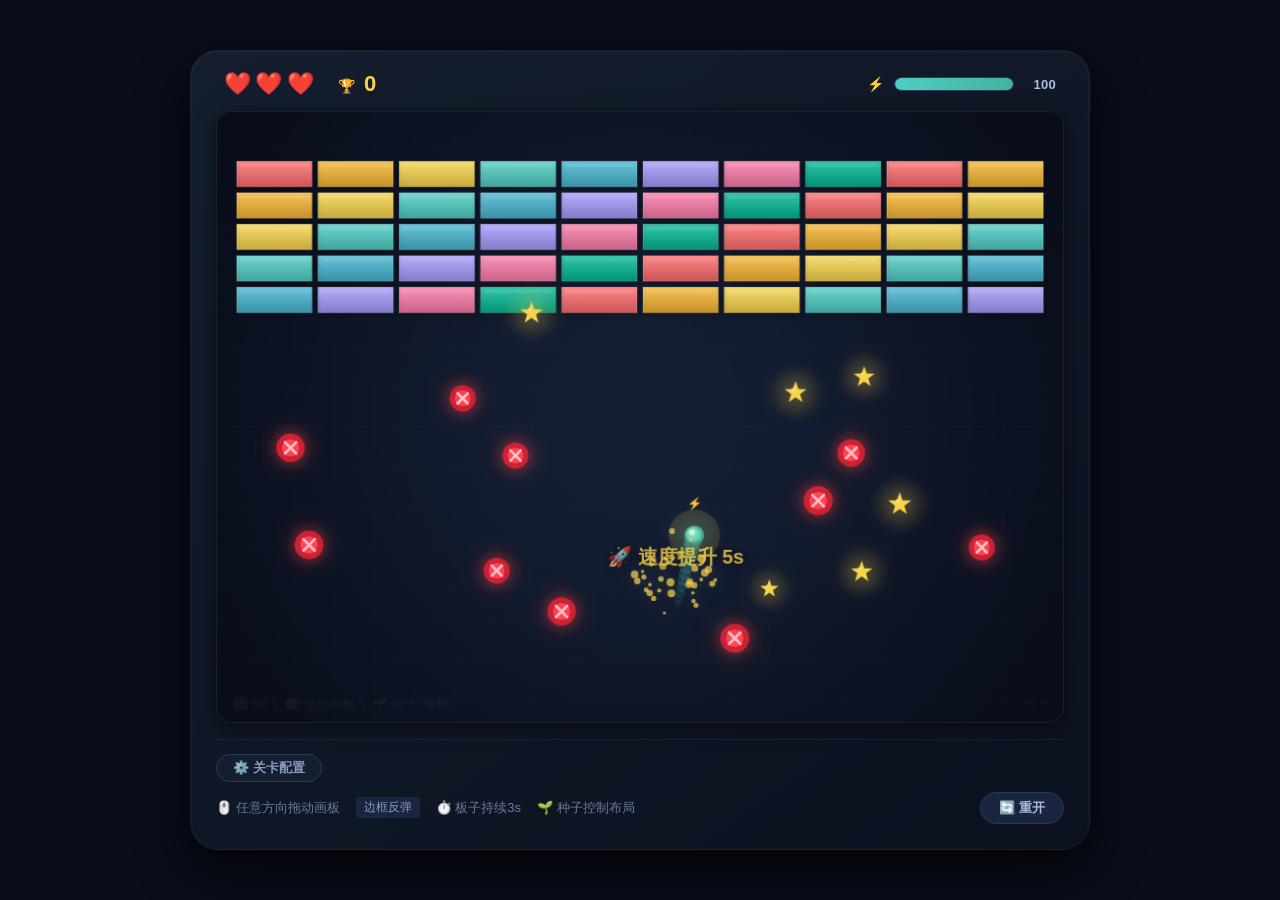
==== commit ebc6ca4d: "丰富地图" ====
--- a/dazhuankuai.html
+++ b/dazhuankuai.html
@@ -3,7 +3,7 @@
 <head>
     <meta charset="UTF-8">
     <meta name="viewport" content="width=device-width, initial-scale=1.0">
-    <title>弹球大作战 · 可配置关卡</title>
+    <title>弹球大作战 · 种子控制布局</title>
     <style>
         * {
             margin: 0;
@@ -221,7 +221,7 @@
             color: #ddeeff;
             padding: 4px 8px;
             font-size: 13px;
-            width: 60px;
+            width: 80px;
         }
         .config-actions {
             display: flex;
@@ -229,6 +229,7 @@
             align-items: center;
             margin-top: 4px;
             grid-column: 1 / -1;
+            flex-wrap: wrap;
         }
         .btn-apply {
             background: #4ecdc4;
@@ -469,6 +470,12 @@
                     <label>体力消耗系数 <span class="value-display" id="valCost">0.08</span></label>
                     <input type="range" id="staminaCost" min="0.02" max="0.20" value="0.08" step="0.005">
                 </div>
+                <!-- 随机种子 (新增) -->
+                <div class="config-item">
+                    <label>随机种子 <span class="value-display" id="valSeed">0</span></label>
+                    <input type="number" id="seedInput" value="0" step="1" min="0" style="background:#0d1424;border:1px solid #2a3a5a;border-radius:6px;color:#ddeeff;padding:4px 8px;font-size:13px;width:80px;">
+                    <span style="font-size:11px;color:#5a6a8a;">0=随机，非0=固定布局</span>
+                </div>
 
                 <div class="config-actions">
                     <button class="btn-apply" id="applyConfigBtn">✅ 应用并重启</button>
@@ -487,6 +494,7 @@
                 <span>🖱️ 任意方向拖动画板</span>
                 <span class="key-icon">边框反弹</span>
                 <span>⏱️ 板子持续3s</span>
+                <span>🌱 种子控制布局</span>
             </div>
             <button class="btn-reset" id="resetBtn">🔄 重开</button>
         </div>
@@ -494,7 +502,7 @@
 
     <script>
         // ============================================================
-        //  游戏主程序 - 支持可视化配置
+        //  游戏主程序 - 支持随机种子控制元素位置
         // ============================================================
 
         const canvas = document.getElementById('gameCanvas');
@@ -513,12 +521,11 @@
         const overlayBtn = document.getElementById('overlayBtn');
         const resetBtn = document.getElementById('resetBtn');
 
-        // 配置UI元素
+        // 配置UI
         const configToggle = document.getElementById('configToggle');
         const configGrid = document.getElementById('configGrid');
         const applyBtn = document.getElementById('applyConfigBtn');
 
-        // 所有配置输入
         const inputs = {
             brickRows: document.getElementById('brickRows'),
             brickCols: document.getElementById('brickCols'),
@@ -529,6 +536,7 @@
             boardDuration: document.getElementById('boardDuration'),
             staminaRegen: document.getElementById('staminaRegen'),
             staminaCost: document.getElementById('staminaCost'),
+            seed: document.getElementById('seedInput'),
         };
         const displays = {
             brickRows: document.getElementById('valRows'),
@@ -540,10 +548,35 @@
             boardDuration: document.getElementById('valBoardDur'),
             staminaRegen: document.getElementById('valStamina'),
             staminaCost: document.getElementById('valCost'),
+            seed: document.getElementById('valSeed'),
         };
 
         // ============================================================
-        //  配置对象 (可被UI覆盖)
+        //  种子随机数生成器
+        // ============================================================
+        class SeededRandom {
+            constructor(seed) {
+                this.seed = seed || 0;
+                // 保证种子为正整数
+                this.seed = (this.seed >>> 0);
+            }
+            // 线性同余生成器 (LCG)
+            next() {
+                this.seed = (this.seed * 9301 + 49297) % 233280;
+                return this.seed / 233280;
+            }
+            // 返回 [min, max) 之间的随机数
+            nextRange(min, max) {
+                return min + this.next() * (max - min);
+            }
+            // 返回 [min, max] 之间的整数
+            nextInt(min, max) {
+                return Math.floor(this.nextRange(min, max + 1));
+            }
+        }
+
+        // ============================================================
+        //  配置对象
         // ============================================================
         const CONFIG = {
             ballRadius: 10,
@@ -561,16 +594,25 @@
             starCount: 7,
             starRadius: 11,
             trapRadius: 14,
+            seed: 0, // 0 表示随机（基于时间）
         };
 
         // ============================================================
         //  游戏状态
         // ============================================================
         let game = {};
+        let rng = null; // 当前使用的随机数生成器
 
         function initGame() {
-            // 从UI同步配置
+            // 同步配置
             syncConfigFromUI();
+
+            // 设置种子
+            let seed = CONFIG.seed;
+            if (seed === 0) {
+                seed = Date.now() & 0x7fffffff; // 使用时间作为种子
+            }
+            rng = new SeededRandom(seed);
 
             game = {
                 score: 0,
@@ -618,11 +660,12 @@
             CONFIG.boardDuration = parseInt(inputs.boardDuration.value);
             CONFIG.staminaRegen = parseFloat(inputs.staminaRegen.value);
             CONFIG.staminaCostPerPixel = parseFloat(inputs.staminaCost.value);
+            CONFIG.seed = parseInt(inputs.seed.value) || 0;
 
             // 更新显示
             for (const key in displays) {
-                if (displays[key]) {
-                    displays[key].textContent = inputs[key] ? inputs[key].value : '';
+                if (displays[key] && inputs[key]) {
+                    displays[key].textContent = inputs[key].value;
                 }
             }
         }
@@ -630,10 +673,14 @@
         // ---- 预设 ----
         function applyPreset(name) {
             const presets = {
-                classic: { rows: 5, cols: 10, speed: 4.2, lives: 3, traps: 10, stars: 7, dur: 180, regen: 0.12, cost: 0.08 },
-                dense: { rows: 7, cols: 12, speed: 4.8, lives: 4, traps: 12, stars: 5, dur: 200, regen: 0.10, cost: 0.07 },
-                practice: { rows: 3, cols: 6, speed: 3.0, lives: 5, traps: 3, stars: 10, dur: 240, regen: 0.20, cost: 0.05 },
-                chaos: { rows: 6, cols: 14, speed: 5.5, lives: 2, traps: 18, stars: 12, dur: 150, regen: 0.06, cost: 0.12 },
+                classic: { rows: 5, cols: 10, speed: 4.2, lives: 3, traps: 10, stars: 7, dur: 180, regen: 0.12, cost: 0.08,
+                    seed: 0 },
+                dense: { rows: 7, cols: 12, speed: 4.8, lives: 4, traps: 12, stars: 5, dur: 200, regen: 0.10, cost: 0.07,
+                    seed: 42 },
+                practice: { rows: 3, cols: 6, speed: 3.0, lives: 5, traps: 3, stars: 10, dur: 240, regen: 0.20, cost: 0.05,
+                    seed: 123 },
+                chaos: { rows: 6, cols: 14, speed: 5.5, lives: 2, traps: 18, stars: 12, dur: 150, regen: 0.06, cost: 0.12,
+                    seed: 999 },
             };
             const p = presets[name];
             if (!p) return;
@@ -646,6 +693,7 @@
             inputs.boardDuration.value = p.dur;
             inputs.staminaRegen.value = p.regen;
             inputs.staminaCost.value = p.cost;
+            inputs.seed.value = p.seed;
             for (const key in displays) {
                 if (displays[key] && inputs[key]) {
                     displays[key].textContent = inputs[key].value;
@@ -654,14 +702,13 @@
             applyConfigAndReset();
         }
 
-        // ---- 应用配置 ----
         function applyConfigAndReset() {
             syncConfigFromUI();
             resetGame();
         }
 
         // ============================================================
-        //  创建元素 (自适应砖块宽度)
+        //  创建元素 (使用 rng 随机)
         // ============================================================
         function createBricks() {
             const { brickRows, brickCols, brickGap } = CONFIG;
@@ -684,7 +731,7 @@
                         h: brickHeight,
                         state: 'intact',
                         color: colors[(r + c) % colors.length],
-                        crackAngle: Math.random() * Math.PI * 2,
+                        crackAngle: rng.next() * Math.PI * 2,
                     });
                 }
             }
@@ -697,8 +744,8 @@
                 let x, y, overlap;
                 let attempts = 0;
                 do {
-                    x = margin + Math.random() * (W - 2 * margin);
-                    y = 260 + Math.random() * (H - 340);
+                    x = margin + rng.next() * (W - 2 * margin);
+                    y = 260 + rng.next() * (H - 340);
                     overlap = game.traps.some(t => Math.hypot(t.x - x, t.y - y) < 40);
                     attempts++;
                 } while (overlap && attempts < 50);
@@ -707,7 +754,7 @@
                     y,
                     r: CONFIG.trapRadius,
                     active: true,
-                    pulse: Math.random() * Math.PI * 2,
+                    pulse: rng.next() * Math.PI * 2,
                 });
             }
         }
@@ -719,8 +766,8 @@
                 let x, y, overlap;
                 let attempts = 0;
                 do {
-                    x = margin + Math.random() * (W - 2 * margin);
-                    y = 200 + Math.random() * (H - 300);
+                    x = margin + rng.next() * (W - 2 * margin);
+                    y = 200 + rng.next() * (H - 300);
                     overlap = game.stars.some(s => Math.hypot(s.x - x, s.y - y) < 45) ||
                         game.traps.some(t => Math.hypot(t.x - x, t.y - y) < 45);
                     attempts++;
@@ -730,17 +777,17 @@
                     y,
                     r: CONFIG.starRadius,
                     active: true,
-                    twinkle: Math.random() * Math.PI * 2,
+                    twinkle: rng.next() * Math.PI * 2,
                 });
             }
         }
 
         function createBall() {
             const r = CONFIG.ballRadius;
-            const angle = -Math.PI / 2 + (Math.random() - 0.5) * 1.0;
+            const angle = -Math.PI / 2 + (rng.next() - 0.5) * 1.0;
             const speed = CONFIG.ballSpeed;
             game.ball = {
-                x: W / 2 + (Math.random() - 0.5) * 120,
+                x: W / 2 + (rng.next() - 0.5) * 120,
                 y: H - 100,
                 r: r,
                 vx: Math.cos(angle) * speed,
@@ -751,7 +798,7 @@
         }
 
         // ============================================================
-        //  工具函数
+        //  工具函数 (与之前相同)
         // ============================================================
         function clamp(v, min, max) { return Math.max(min, Math.min(max, v)); }
 
@@ -782,7 +829,7 @@
         }
 
         // ============================================================
-        //  板子绘制交互
+        //  板子绘制交互 (与之前相同)
         // ============================================================
         function getMousePos(e) {
             const rect = canvas.getBoundingClientRect();
@@ -859,7 +906,7 @@
         canvas.addEventListener('touchend', endDraw, { passive: false });
 
         // ============================================================
-        //  更新逻辑
+        //  更新逻辑 (与之前相同，除随机外)
         // ============================================================
         function update() {
             if (game.state !== 'playing') return;
@@ -910,7 +957,7 @@
             ball.trail.push({ x: ball.x, y: ball.y });
             if (ball.trail.length > 14) ball.trail.shift();
 
-            // 四周边框反弹
+            // 边框反弹
             if (ball.x - r < 0) { ball.x = r;
                 ball.vx = Math.abs(ball.vx); }
             if (ball.x + r > W) { ball.x = W - r;
@@ -1135,7 +1182,7 @@
         }
 
         // ============================================================
-        //  渲染 (精简版，保留核心视觉)
+        //  渲染 (与之前相同)
         // ============================================================
         function render() {
             ctx.clearRect(0, 0, W, H);
@@ -1490,10 +1537,10 @@
                 ctx.fillStyle = 'rgba(255,255,255,0.06)';
                 ctx.font = '13px sans-serif';
                 ctx.textAlign = 'left';
-                ctx.fillText(`🧱 ${intact}  |  🎯 任意画板  |  🛡️ 边框反弹`, 16, H - 14);
+                ctx.fillText(`🧱 ${intact}  |  🎯 任意画板  |  🌱 种子: ${CONFIG.seed || '随机'}`, 16, H - 14);
                 ctx.textAlign = 'right';
                 ctx.fillStyle = 'rgba(255,255,255,0.04)';
-                ctx.fillText(`v4.0`, W - 16, H - 14);
+                ctx.fillText(`v5.0`, W - 16, H - 14);
             }
         }
 
@@ -1554,7 +1601,7 @@
 
         // 滑块实时更新显示值
         for (const key in inputs) {
-            if (inputs[key]) {
+            if (inputs[key] && inputs[key].type === 'range') {
                 inputs[key].addEventListener('input', () => {
                     if (displays[key]) {
                         displays[key].textContent = inputs[key].value;
@@ -1562,6 +1609,10 @@
                 });
             }
         }
+        // 种子输入单独处理
+        inputs.seed.addEventListener('input', () => {
+            displays.seed.textContent = inputs.seed.value;
+        });
 
         applyBtn.addEventListener('click', applyConfigAndReset);
 
@@ -1577,9 +1628,9 @@
         initGame();
         gameLoop();
 
-        console.log('🎮 弹球大作战 v4.0 - 可视化关卡配置');
-        console.log('⚙️ 点击「关卡配置」调整地图和参数');
-        console.log('📦 预设：经典 / 密集 / 练习 / 混乱');
+        console.log('🎮 弹球大作战 v5.0 - 随机种子控制布局');
+        console.log('🌱 在配置面板调整「随机种子」可复现或改变地图布局');
+        console.log('📦 预设：经典 / 密集 / 练习 / 混乱（带固定种子）');
         console.log('⌨️ 按 R 键快速重启');
     </script>
 </body>
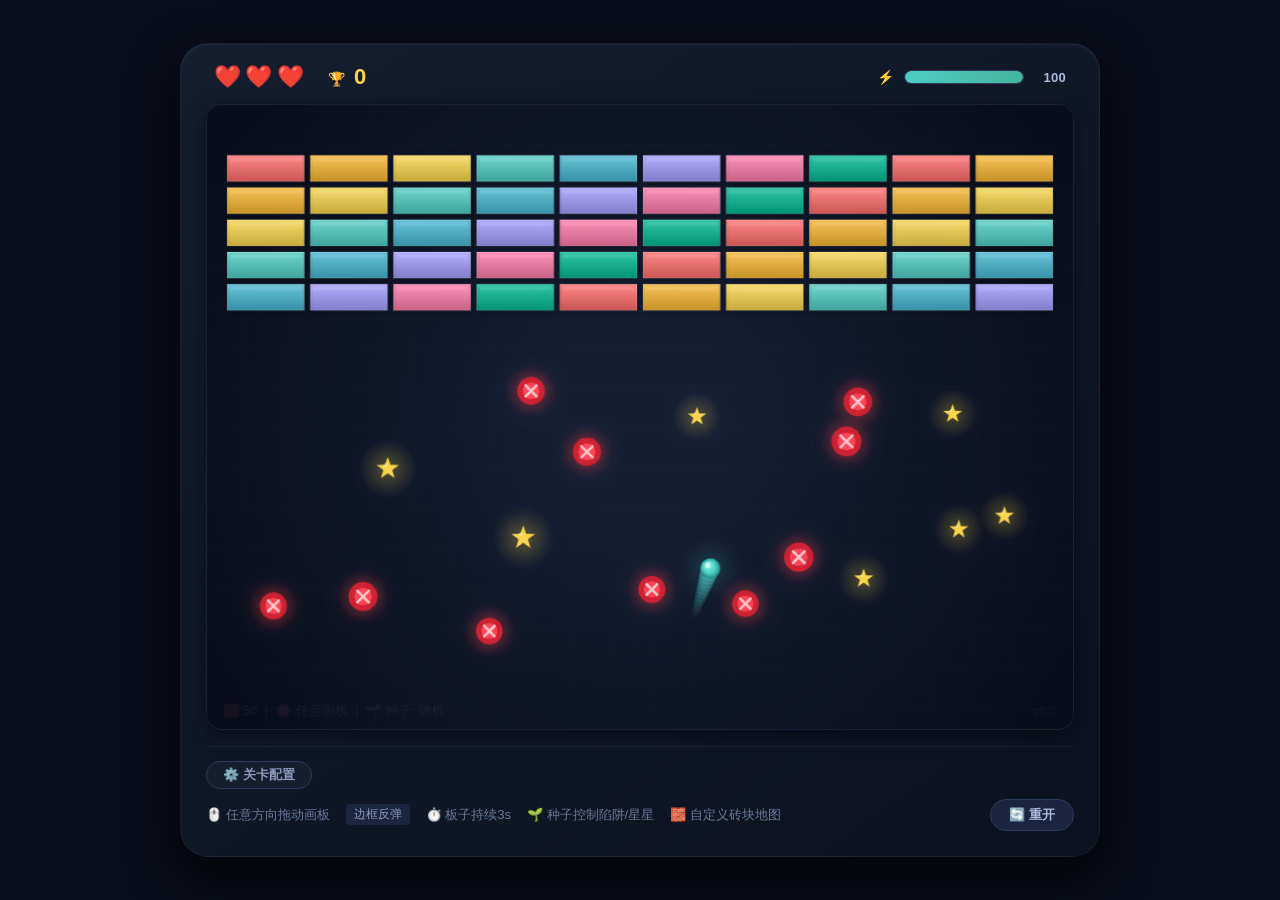
==== commit a8557e87: "打砖块关卡配置砖块位置" ====
--- a/dazhuankuai.html
+++ b/dazhuankuai.html
@@ -3,7 +3,7 @@
 <head>
     <meta charset="UTF-8">
     <meta name="viewport" content="width=device-width, initial-scale=1.0">
-    <title>弹球大作战 · 种子控制布局</title>
+    <title>弹球大作战 · 自定义砖块地图</title>
     <style>
         * {
             margin: 0;
@@ -28,7 +28,7 @@
             border-radius: 28px;
             box-shadow: 0 20px 50px rgba(0, 0, 0, 0.8), inset 0 1px 2px rgba(255, 255, 255, 0.06);
             border: 1px solid rgba(255, 255, 255, 0.04);
-            max-width: 900px;
+            max-width: 920px;
             width: 100%;
         }
 
@@ -222,6 +222,19 @@
             padding: 4px 8px;
             font-size: 13px;
             width: 80px;
+        }
+        .config-item textarea {
+            background: #0d1424;
+            border: 1px solid #2a3a5a;
+            border-radius: 6px;
+            color: #ddeeff;
+            padding: 6px 8px;
+            font-size: 13px;
+            font-family: 'Courier New', monospace;
+            resize: vertical;
+            min-height: 80px;
+            width: 100%;
+            line-height: 1.4;
         }
         .config-actions {
             display: flex;
@@ -470,11 +483,18 @@
                     <label>体力消耗系数 <span class="value-display" id="valCost">0.08</span></label>
                     <input type="range" id="staminaCost" min="0.02" max="0.20" value="0.08" step="0.005">
                 </div>
-                <!-- 随机种子 (新增) -->
+                <!-- 随机种子 -->
                 <div class="config-item">
                     <label>随机种子 <span class="value-display" id="valSeed">0</span></label>
                     <input type="number" id="seedInput" value="0" step="1" min="0" style="background:#0d1424;border:1px solid #2a3a5a;border-radius:6px;color:#ddeeff;padding:4px 8px;font-size:13px;width:80px;">
                     <span style="font-size:11px;color:#5a6a8a;">0=随机，非0=固定布局</span>
+                </div>
+
+                <!-- 自定义砖块地图 (新增) -->
+                <div class="config-item" style="grid-column: 1 / -1;">
+                    <label>✏️ 自定义砖块地图 <span style="font-size:11px;color:#5a6a8a;">（用 # 表示砖块，. 表示空格，换行分隔）</span></label>
+                    <textarea id="brickMap" placeholder="例如：\n#####\n#...#\n#####"></textarea>
+                    <span style="font-size:11px;color:#5a6a8a;">留空则使用上方行列数生成网格</span>
                 </div>
 
                 <div class="config-actions">
@@ -484,6 +504,7 @@
                     <button class="btn-preset" data-preset="dense">密集</button>
                     <button class="btn-preset" data-preset="practice">练习</button>
                     <button class="btn-preset" data-preset="chaos">混乱</button>
+                    <button class="btn-preset" data-preset="custom1">自定义示例</button>
                 </div>
             </div>
         </div>
@@ -494,7 +515,8 @@
                 <span>🖱️ 任意方向拖动画板</span>
                 <span class="key-icon">边框反弹</span>
                 <span>⏱️ 板子持续3s</span>
-                <span>🌱 种子控制布局</span>
+                <span>🌱 种子控制陷阱/星星</span>
+                <span>🧱 自定义砖块地图</span>
             </div>
             <button class="btn-reset" id="resetBtn">🔄 重开</button>
         </div>
@@ -502,7 +524,7 @@
 
     <script>
         // ============================================================
-        //  游戏主程序 - 支持随机种子控制元素位置
+        //  游戏主程序 - 支持自定义砖块地图
         // ============================================================
 
         const canvas = document.getElementById('gameCanvas');
@@ -537,6 +559,7 @@
             staminaRegen: document.getElementById('staminaRegen'),
             staminaCost: document.getElementById('staminaCost'),
             seed: document.getElementById('seedInput'),
+            brickMap: document.getElementById('brickMap'),
         };
         const displays = {
             brickRows: document.getElementById('valRows'),
@@ -557,19 +580,15 @@
         class SeededRandom {
             constructor(seed) {
                 this.seed = seed || 0;
-                // 保证种子为正整数
                 this.seed = (this.seed >>> 0);
             }
-            // 线性同余生成器 (LCG)
             next() {
                 this.seed = (this.seed * 9301 + 49297) % 233280;
                 return this.seed / 233280;
             }
-            // 返回 [min, max) 之间的随机数
             nextRange(min, max) {
                 return min + this.next() * (max - min);
             }
-            // 返回 [min, max] 之间的整数
             nextInt(min, max) {
                 return Math.floor(this.nextRange(min, max + 1));
             }
@@ -594,24 +613,20 @@
             starCount: 7,
             starRadius: 11,
             trapRadius: 14,
-            seed: 0, // 0 表示随机（基于时间）
+            seed: 0,
+            brickMap: '', // 自定义地图字符串
         };
 
         // ============================================================
         //  游戏状态
         // ============================================================
         let game = {};
-        let rng = null; // 当前使用的随机数生成器
+        let rng = null;
 
         function initGame() {
-            // 同步配置
             syncConfigFromUI();
-
-            // 设置种子
             let seed = CONFIG.seed;
-            if (seed === 0) {
-                seed = Date.now() & 0x7fffffff; // 使用时间作为种子
-            }
+            if (seed === 0) seed = Date.now() & 0x7fffffff;
             rng = new SeededRandom(seed);
 
             game = {
@@ -661,8 +676,8 @@
             CONFIG.staminaRegen = parseFloat(inputs.staminaRegen.value);
             CONFIG.staminaCostPerPixel = parseFloat(inputs.staminaCost.value);
             CONFIG.seed = parseInt(inputs.seed.value) || 0;
-
-            // 更新显示
+            CONFIG.brickMap = inputs.brickMap.value;
+
             for (const key in displays) {
                 if (displays[key] && inputs[key]) {
                     displays[key].textContent = inputs[key].value;
@@ -674,13 +689,16 @@
         function applyPreset(name) {
             const presets = {
                 classic: { rows: 5, cols: 10, speed: 4.2, lives: 3, traps: 10, stars: 7, dur: 180, regen: 0.12, cost: 0.08,
-                    seed: 0 },
+                    seed: 0, map: '' },
                 dense: { rows: 7, cols: 12, speed: 4.8, lives: 4, traps: 12, stars: 5, dur: 200, regen: 0.10, cost: 0.07,
-                    seed: 42 },
+                    seed: 42, map: '' },
                 practice: { rows: 3, cols: 6, speed: 3.0, lives: 5, traps: 3, stars: 10, dur: 240, regen: 0.20, cost: 0.05,
-                    seed: 123 },
+                    seed: 123, map: '' },
                 chaos: { rows: 6, cols: 14, speed: 5.5, lives: 2, traps: 18, stars: 12, dur: 150, regen: 0.06, cost: 0.12,
-                    seed: 999 },
+                    seed: 999, map: '' },
+                custom1: { rows: 5, cols: 10, speed: 4.2, lives: 3, traps: 8, stars: 6, dur: 180, regen: 0.12, cost: 0.08,
+                    seed: 0,
+                    map: '#####\n#...#\n#####\n#...#\n#####' },
             };
             const p = presets[name];
             if (!p) return;
@@ -694,6 +712,7 @@
             inputs.staminaRegen.value = p.regen;
             inputs.staminaCost.value = p.cost;
             inputs.seed.value = p.seed;
+            inputs.brickMap.value = p.map;
             for (const key in displays) {
                 if (displays[key] && inputs[key]) {
                     displays[key].textContent = inputs[key].value;
@@ -708,9 +727,54 @@
         }
 
         // ============================================================
-        //  创建元素 (使用 rng 随机)
+        //  创建元素
         // ============================================================
         function createBricks() {
+            const map = CONFIG.brickMap.trim();
+            if (map) {
+                // 解析自定义地图
+                const lines = map.split('\n').filter(line => line.trim().length > 0);
+                const rows = lines.length;
+                const cols = lines.reduce((max, line) => Math.max(max, line.length), 0);
+                if (rows === 0 || cols === 0) {
+                    // 无效地图，退回到网格
+                    createGridBricks();
+                    return;
+                }
+                // 计算砖块大小
+                const gap = CONFIG.brickGap;
+                const usableWidth = W - 40;
+                const brickWidth = Math.max(30, (usableWidth - (cols - 1) * gap) / cols);
+                const brickHeight = Math.min(26, Math.max(14, brickWidth * 0.35));
+                const totalWidth = cols * brickWidth + (cols - 1) * gap;
+                const startX = (W - totalWidth) / 2;
+                const startY = 50;
+                const colors = ['#ff6b6b', '#f7b731', '#f7d44a', '#4ecdc4', '#45b7d1', '#a29bfe', '#fd79a8', '#00b894'];
+
+                for (let r = 0; r < rows; r++) {
+                    const line = lines[r];
+                    for (let c = 0; c < cols; c++) {
+                        const ch = (c < line.length) ? line[c] : ' ';
+                        if (ch !== '#') continue; // 只放置 '#'
+                        const x = startX + c * (brickWidth + gap);
+                        const y = startY + r * (brickHeight + gap);
+                        game.bricks.push({
+                            x,
+                            y,
+                            w: brickWidth,
+                            h: brickHeight,
+                            state: 'intact',
+                            color: colors[(r + c) % colors.length],
+                            crackAngle: rng.next() * Math.PI * 2,
+                        });
+                    }
+                }
+            } else {
+                createGridBricks();
+            }
+        }
+
+        function createGridBricks() {
             const { brickRows, brickCols, brickGap } = CONFIG;
             const totalGap = (brickCols - 1) * brickGap;
             const usableWidth = W - 40;
@@ -746,7 +810,13 @@
                 do {
                     x = margin + rng.next() * (W - 2 * margin);
                     y = 260 + rng.next() * (H - 340);
-                    overlap = game.traps.some(t => Math.hypot(t.x - x, t.y - y) < 40);
+                    overlap = game.traps.some(t => Math.hypot(t.x - x, t.y - y) < 40) ||
+                        game.bricks.some(b => {
+                            if (b.state === 'destroyed') return false;
+                            const cx = b.x + b.w / 2,
+                                cy = b.y + b.h / 2;
+                            return Math.hypot(x - cx, y - cy) < 40;
+                        });
                     attempts++;
                 } while (overlap && attempts < 50);
                 game.traps.push({
@@ -769,7 +839,13 @@
                     x = margin + rng.next() * (W - 2 * margin);
                     y = 200 + rng.next() * (H - 300);
                     overlap = game.stars.some(s => Math.hypot(s.x - x, s.y - y) < 45) ||
-                        game.traps.some(t => Math.hypot(t.x - x, t.y - y) < 45);
+                        game.traps.some(t => Math.hypot(t.x - x, t.y - y) < 45) ||
+                        game.bricks.some(b => {
+                            if (b.state === 'destroyed') return false;
+                            const cx = b.x + b.w / 2,
+                                cy = b.y + b.h / 2;
+                            return Math.hypot(x - cx, y - cy) < 45;
+                        });
                     attempts++;
                 } while (overlap && attempts < 50);
                 game.stars.push({
@@ -798,7 +874,7 @@
         }
 
         // ============================================================
-        //  工具函数 (与之前相同)
+        //  工具函数 (保持不变)
         // ============================================================
         function clamp(v, min, max) { return Math.max(min, Math.min(max, v)); }
 
@@ -829,7 +905,7 @@
         }
 
         // ============================================================
-        //  板子绘制交互 (与之前相同)
+        //  板子绘制交互 (保持不变)
         // ============================================================
         function getMousePos(e) {
             const rect = canvas.getBoundingClientRect();
@@ -906,7 +982,7 @@
         canvas.addEventListener('touchend', endDraw, { passive: false });
 
         // ============================================================
-        //  更新逻辑 (与之前相同，除随机外)
+        //  更新逻辑 (保持不变，但砖块碰撞仍使用现有逻辑)
         // ============================================================
         function update() {
             if (game.state !== 'playing') return;
@@ -1540,7 +1616,7 @@
                 ctx.fillText(`🧱 ${intact}  |  🎯 任意画板  |  🌱 种子: ${CONFIG.seed || '随机'}`, 16, H - 14);
                 ctx.textAlign = 'right';
                 ctx.fillStyle = 'rgba(255,255,255,0.04)';
-                ctx.fillText(`v5.0`, W - 16, H - 14);
+                ctx.fillText(`v6.0`, W - 16, H - 14);
             }
         }
 
@@ -1609,7 +1685,6 @@
                 });
             }
         }
-        // 种子输入单独处理
         inputs.seed.addEventListener('input', () => {
             displays.seed.textContent = inputs.seed.value;
         });
@@ -1628,9 +1703,10 @@
         initGame();
         gameLoop();
 
-        console.log('🎮 弹球大作战 v5.0 - 随机种子控制布局');
-        console.log('🌱 在配置面板调整「随机种子」可复现或改变地图布局');
-        console.log('📦 预设：经典 / 密集 / 练习 / 混乱（带固定种子）');
+        console.log('🎮 弹球大作战 v6.0 - 自定义砖块地图');
+        console.log('✏️ 在配置面板的「自定义砖块地图」中用 # 和 . 自由设计砖墙');
+        console.log('🌱 种子控制陷阱和星星的位置');
+        console.log('📦 预设「自定义示例」展示了一个镂空图案');
         console.log('⌨️ 按 R 键快速重启');
     </script>
 </body>
